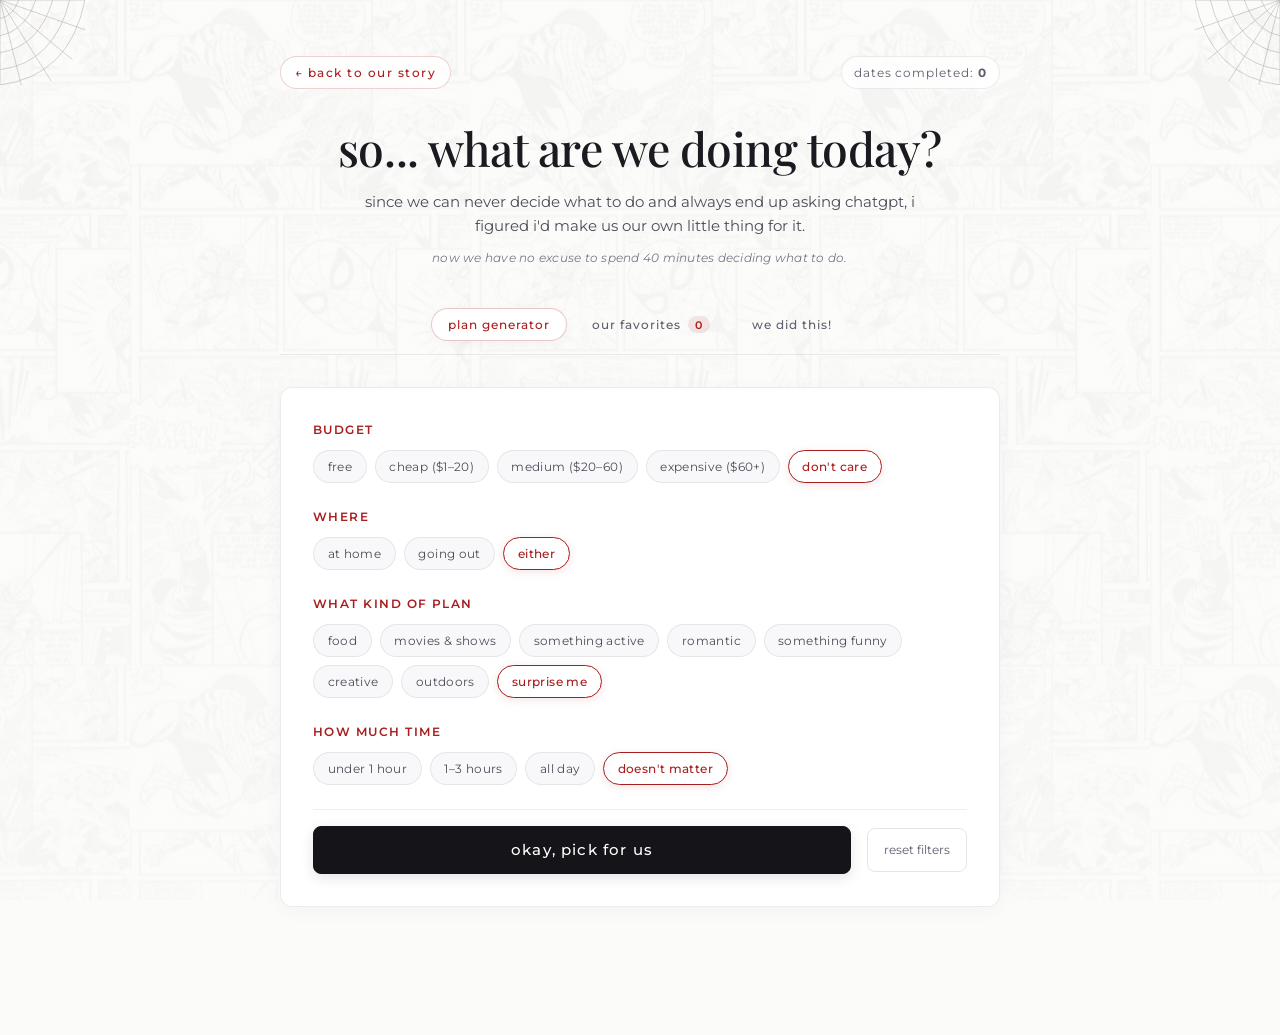
==== date-ideas.html @ c3474eee "Save Chapter One progress" ====
<!DOCTYPE html>
<html lang="en">
<head>
  <meta charset="UTF-8">
  <meta name="viewport" content="width=device-width, initial-scale=1.0">
  <title>so... what are we doing today?</title>
  <link rel="stylesheet" href="style.css">
  <link rel="stylesheet" href="date-ideas.css">
  <link rel="preconnect" href="https://fonts.googleapis.com">
  <link rel="preconnect" href="https://fonts.gstatic.com" crossorigin>
  <link href="https://fonts.googleapis.com/css2?family=Cormorant+Garamond:ital,wght@0,400;0,500;0,600;1,400&family=Montserrat:ital,wght@0,300;0,400;0,500;1,300&family=Playfair+Display:ital,wght@0,400;0,500;0,600;1,400&display=swap" rel="stylesheet">
</head>
<body>

  <!-- Light Comic Collage Background with Soft Overlay -->
  <div class="site-background" aria-hidden="true"></div>

  <!-- Delicate Corner Spider Webs -->
  <div class="corner-web corner-web-left" aria-hidden="true">
    <svg viewBox="0 0 100 100" class="corner-web-svg" fill="none" stroke="#141419" stroke-width="0.75" stroke-linecap="round">
      <line x1="0" y1="0" x2="100" y2="0" />
      <line x1="0" y1="0" x2="0" y2="100" />
      <line x1="0" y1="0" x2="100" y2="35" />
      <line x1="0" y1="0" x2="85" y2="70" />
      <line x1="0" y1="0" x2="60" y2="95" />
      <line x1="0" y1="0" x2="25" y2="100" />
      <path d="M 0,22 Q 16,19 22,0" />
      <path d="M 0,42 Q 30,36 42,0" />
      <path d="M 0,62 Q 46,55 62,0" />
      <path d="M 0,82 Q 64,74 82,0" />
      <path d="M 0,100 Q 82,90 100,0" />
    </svg>
  </div>
  <div class="corner-web corner-web-right" aria-hidden="true">
    <svg viewBox="0 0 100 100" class="corner-web-svg" fill="none" stroke="#141419" stroke-width="0.75" stroke-linecap="round">
      <line x1="0" y1="0" x2="100" y2="0" />
      <line x1="0" y1="0" x2="0" y2="100" />
      <line x1="0" y1="0" x2="100" y2="35" />
      <line x1="0" y1="0" x2="85" y2="70" />
      <line x1="0" y1="0" x2="60" y2="95" />
      <line x1="0" y1="0" x2="25" y2="100" />
      <path d="M 0,22 Q 16,19 22,0" />
      <path d="M 0,42 Q 30,36 42,0" />
      <path d="M 0,62 Q 46,55 62,0" />
      <path d="M 0,82 Q 64,74 82,0" />
      <path d="M 0,100 Q 82,90 100,0" />
    </svg>
  </div>

  <div class="page-container">
    <!-- Top Navigation -->
    <nav class="top-nav">
      <a href="index.html" class="back-link">&larr; back to our story</a>
      <div class="counter-pill-summary">
        dates completed: <strong id="completed-count-badge">0</strong>
      </div>
    </nav>

    <!-- Header Introduction -->
    <header class="date-header">
      <h1 class="date-main-title">so... what are we doing today?</h1>
      <p class="date-intro-sub">
        since we can never decide what to do and always end up asking chatgpt, i figured i'd make us our own little thing for it.
      </p>
      <p class="date-intro-smaller">
        now we have no excuse to spend 40 minutes deciding what to do.
      </p>
    </header>

    <!-- Sub Navigation Tabs -->
    <div class="sub-tabs-bar" role="tablist">
      <button type="button" class="sub-tab-btn active" data-target="view-generator">
        plan generator
      </button>
      <button type="button" class="sub-tab-btn" data-target="view-favorites">
        our favorites <span class="tab-badge" id="favorites-count-badge">0</span>
      </button>
      <button type="button" class="sub-tab-btn" data-target="view-completed">
        we did this!
      </button>
    </div>

    <!-- TAB 1: Generator View -->
    <section id="view-generator" class="tab-view-section">
      <!-- Interactive Filter Card -->
      <div class="generator-card">
        <!-- Budget Filter -->
        <div class="filter-group">
          <label class="filter-label">Budget</label>
          <div class="filter-pills">
            <label class="filter-pill">
              <input type="radio" name="filter-budget" value="free">
              <span>free</span>
            </label>
            <label class="filter-pill">
              <input type="radio" name="filter-budget" value="cheap">
              <span>cheap ($1–20)</span>
            </label>
            <label class="filter-pill">
              <input type="radio" name="filter-budget" value="medium">
              <span>medium ($20–60)</span>
            </label>
            <label class="filter-pill">
              <input type="radio" name="filter-budget" value="expensive">
              <span>expensive ($60+)</span>
            </label>
            <label class="filter-pill">
              <input type="radio" name="filter-budget" value="all" checked>
              <span>don't care</span>
            </label>
          </div>
        </div>

        <!-- Where Filter -->
        <div class="filter-group">
          <label class="filter-label">Where</label>
          <div class="filter-pills">
            <label class="filter-pill">
              <input type="radio" name="filter-location" value="home">
              <span>at home</span>
            </label>
            <label class="filter-pill">
              <input type="radio" name="filter-location" value="out">
              <span>going out</span>
            </label>
            <label class="filter-pill">
              <input type="radio" name="filter-location" value="all" checked>
              <span>either</span>
            </label>
          </div>
        </div>

        <!-- What Kind of Plan -->
        <div class="filter-group">
          <label class="filter-label">What kind of plan</label>
          <div class="filter-pills">
            <label class="filter-pill">
              <input type="radio" name="filter-category" value="food">
              <span>food</span>
            </label>
            <label class="filter-pill">
              <input type="radio" name="filter-category" value="movies">
              <span>movies & shows</span>
            </label>
            <label class="filter-pill">
              <input type="radio" name="filter-category" value="active">
              <span>something active</span>
            </label>
            <label class="filter-pill">
              <input type="radio" name="filter-category" value="romantic">
              <span>romantic</span>
            </label>
            <label class="filter-pill">
              <input type="radio" name="filter-category" value="funny">
              <span>something funny</span>
            </label>
            <label class="filter-pill">
              <input type="radio" name="filter-category" value="creative">
              <span>creative</span>
            </label>
            <label class="filter-pill">
              <input type="radio" name="filter-category" value="outdoors">
              <span>outdoors</span>
            </label>
            <label class="filter-pill">
              <input type="radio" name="filter-category" value="all" checked>
              <span>surprise me</span>
            </label>
          </div>
        </div>

        <!-- How Much Time -->
        <div class="filter-group">
          <label class="filter-label">How much time</label>
          <div class="filter-pills">
            <label class="filter-pill">
              <input type="radio" name="filter-duration" value="short">
              <span>under 1 hour</span>
            </label>
            <label class="filter-pill">
              <input type="radio" name="filter-duration" value="medium">
              <span>1–3 hours</span>
            </label>
            <label class="filter-pill">
              <input type="radio" name="filter-duration" value="long">
              <span>all day</span>
            </label>
            <label class="filter-pill">
              <input type="radio" name="filter-duration" value="all" checked>
              <span>doesn't matter</span>
            </label>
          </div>
        </div>

        <!-- Actions -->
        <div class="generator-actions">
          <button type="button" class="btn-main-pick" id="btn-pick-idea">
            okay, pick for us
          </button>
          <button type="button" class="btn-reset-filters" id="btn-reset-filters">
            reset filters
          </button>
        </div>
      </div>

      <!-- Generated Result Card (Hidden until generated) -->
      <div id="date-result-card" class="result-card hidden">
        <div class="result-header-tags">
          <span class="meta-tag" id="idea-budget">free</span>
          <span class="meta-tag" id="idea-location">at home</span>
          <span class="meta-tag" id="idea-duration">1–3 hours</span>
          <span class="meta-tag" id="idea-category">food</span>
        </div>
        <h2 class="result-title" id="idea-title">Date Idea Title</h2>
        <p class="result-desc" id="idea-desc">Date description goes here.</p>

        <div class="result-footer-actions">
          <button type="button" class="btn-secondary-action" id="btn-toggle-favorite">
            <span>❤️</span> <span class="btn-label">save to favorites</span>
          </button>
          <button type="button" class="btn-secondary-action" id="btn-toggle-completed">
            <span>✓</span> <span class="btn-label">we did this!</span>
          </button>
          <button type="button" class="btn-secondary-action btn-another-one" id="btn-another-idea">
            nah, another one &rarr;
          </button>
        </div>
      </div>

      <!-- Empty State if no results match -->
      <div id="date-empty-state" class="empty-state-card hidden">
        <h3 class="empty-state-title">no plans match that exact combo</h3>
        <p class="empty-state-text">try loosening up a filter, picking "either" / "doesn't matter", or hit reset filters!</p>
      </div>
    </section>

    <!-- TAB 2: Favorites View -->
    <section id="view-favorites" class="tab-view-section hidden">
      <div class="saved-items-container" id="favorites-list">
        <!-- Rendered by date-ideas.js -->
      </div>
    </section>

    <!-- TAB 3: Completed Plans View -->
    <section id="view-completed" class="tab-view-section hidden">
      <div class="saved-items-container" id="completed-list">
        <!-- Rendered by date-ideas.js -->
      </div>
    </section>

  </div>

  <script src="date-ideas.js"></script>
</body>
</html>
---- style.css ----
/* ==========================================================================
   Base & Reset
   ========================================================================== */
*, *::before, *::after {
  box-sizing: border-box;
  margin: 0;
  padding: 0;
}

:root {
  --bg-primary: #fbfbf9;
  --bg-card: rgba(255, 255, 255, 0.95);
  --text-main: #1a1a20;
  --text-muted: #5e5e6e;
  --accent-red: #a81d1d;
  --accent-red-soft: rgba(168, 29, 29, 0.15);
  --border-delicate: rgba(0, 0, 0, 0.08);
  --font-serif: 'Playfair Display', 'Cormorant Garamond', Georgia, serif;
  --font-sans: 'Montserrat', sans-serif;
  --shadow-subtle: 0 4px 20px rgba(0, 0, 0, 0.035);
  --shadow-hover: 0 8px 24px rgba(0, 0, 0, 0.06);
}

html {
  scroll-behavior: smooth;
  font-family: var(--font-sans);
  background-color: var(--bg-primary);
  color: var(--text-main);
}

body {
  min-height: 100vh;
  line-height: 1.6;
  overflow-x: hidden;
  position: relative;
}

/* ==========================================================================
   Background: Clean Repeating Small-Panel Comic Wallpaper
   ========================================================================== */
.site-background {
  position: fixed;
  inset: 0;
  width: 100vw;
  height: 100vh;
  z-index: -1;
  pointer-events: none;
  background-color: var(--bg-primary);
  /* 
     Clean repeating wallpaper of small black-and-white Spider-Man comic panels.
     Created by cropping out edge spiders/webs into comic-background-clean.png.
     Tiled at 340px width with a delicate warm-white overlay (mostly white/light gray)
     so the panels are visible, proportional, and never compete with text or photos.
  */
  background-image:
    linear-gradient(rgba(251, 251, 249, 0.82), rgba(251, 251, 249, 0.88)),
    url('images/comic-background-clean.png');
  background-size: auto, 340px auto;
  background-repeat: no-repeat, repeat;
  background-position: center top;
}

/* ==========================================================================
   Delicate Corner Spider Webs (Transparent SVG)
   ========================================================================== */
.corner-web {
  position: fixed;
  top: 0;
  z-index: 10;
  pointer-events: none;
  width: 85px;
  height: 85px;
  opacity: 0.28;
  transition: opacity 0.3s ease;
}

.corner-web-left {
  left: 0;
}

.corner-web-right {
  right: 0;
  transform: scaleX(-1);
}

.corner-web-svg {
  width: 100%;
  height: 100%;
  display: block;
}

/* ==========================================================================
   Hero Section
   ========================================================================== */
.hero {
  min-height: 70vh;
  display: flex;
  align-items: center;
  justify-content: center;
  text-align: center;
  padding: 5rem 1.5rem 3rem;
  position: relative;
}

.hero-content {
  max-width: 650px;
  animation: heroFadeIn 1s ease-out;
}

.hero-subtitle-top {
  font-family: var(--font-sans);
  font-size: 0.72rem;
  font-weight: 500;
  letter-spacing: 0.28em;
  text-transform: uppercase;
  color: var(--accent-red);
  margin-bottom: 0.8rem;
}

.hero-title {
  font-family: var(--font-serif);
  font-size: clamp(2rem, 4.5vw, 2.85rem);
  font-weight: 500;
  line-height: 1.25;
  letter-spacing: 0.015em;
  color: var(--text-main);
  margin-bottom: 0.9rem;
}

.heart-accent {
  display: inline-block;
  color: var(--accent-red);
  font-size: 0.85em;
  margin-left: 0.15rem;
  vertical-align: middle;
}

.hero-dates {
  font-family: var(--font-sans);
  font-size: 0.82rem;
  font-weight: 400;
  letter-spacing: 0.18em;
  color: var(--text-muted);
  text-transform: uppercase;
  border-top: 1px solid var(--border-delicate);
  border-bottom: 1px solid var(--border-delicate);
  display: inline-block;
  padding: 0.35rem 1.4rem;
  margin-top: 0.6rem;
  background: transparent;
}

.hero-actions {
  margin-top: 1.25rem;
  display: flex;
  gap: 0.6rem;
  justify-content: center;
  flex-wrap: wrap;
}

.nav-date-generator {
  font-family: var(--font-sans);
  font-size: 0.76rem;
  font-weight: 500;
  letter-spacing: 0.12em;
  text-transform: lowercase;
  color: var(--accent-red);
  text-decoration: none;
  display: inline-flex;
  align-items: center;
  gap: 0.35rem;
  padding: 0.4rem 1.1rem;
  border: 1px solid rgba(168, 29, 29, 0.22);
  border-radius: 20px;
  background: rgba(255, 255, 255, 0.9);
  backdrop-filter: blur(4px);
  box-shadow: 0 2px 8px rgba(168, 29, 29, 0.05);
  transition: all 0.25s ease;
}

.nav-date-generator:hover {
  background: #ffffff;
  border-color: var(--accent-red);
  transform: translateY(-2px);
  box-shadow: 0 4px 14px rgba(168, 29, 29, 0.12);
}

.scroll-indicator {
  margin-top: 2.8rem;
  font-size: 0.72rem;
  letter-spacing: 0.18em;
  color: #8c8c9a;
  display: flex;
  flex-direction: column;
  align-items: center;
  gap: 0.35rem;
  text-transform: uppercase;
}

.scroll-arrow {
  color: var(--accent-red);
  font-size: 1rem;
  animation: bounce 2s infinite;
}

/* ==========================================================================
   Interactive Scrapbook: Chapter One Slideshow
   ========================================================================== */
.scrapbook-section {
  padding: 2.5rem 1.25rem 7rem;
  position: relative;
}

.scrapbook-container {
  max-width: 860px;
  margin: 0 auto;
  position: relative;
}

/* Homepage Introduction Letter */
.intro-letter-card {
  background: var(--bg-card);
  backdrop-filter: blur(8px);
  border: 1px solid var(--border-delicate);
  border-radius: 12px;
  padding: 2.2rem 2.6rem;
  margin-bottom: 2.5rem;
  box-shadow: var(--shadow-subtle);
  animation: heroFadeIn 0.8s ease-out;
}

.intro-salutation {
  font-family: var(--font-serif);
  font-size: 1.5rem;
  font-weight: 600;
  color: var(--text-main);
  margin-bottom: 0.9rem;
}

.intro-paragraph {
  font-family: var(--font-sans);
  font-size: 0.95rem;
  line-height: 1.72;
  color: #444452;
  margin-bottom: 0.85rem;
}

.intro-paragraph strong {
  color: var(--accent-red);
  font-weight: 600;
}

.intro-lead {
  color: #2a2a32;
  font-weight: 500;
  margin-bottom: 0;
  padding-top: 0.4rem;
}

/* Slideshow Container */
.slideshow-wrapper {
  background: var(--bg-card);
  backdrop-filter: blur(8px);
  border: 1px solid var(--border-delicate);
  border-radius: 14px;
  padding: 2.2rem;
  box-shadow: var(--shadow-subtle);
  position: relative;
}

.slideshow-top-bar {
  display: flex;
  justify-content: space-between;
  align-items: center;
  border-bottom: 1px solid rgba(0, 0, 0, 0.07);
  padding-bottom: 0.9rem;
  margin-bottom: 1.8rem;
}

.slideshow-chapter-tag {
  font-family: var(--font-serif);
  font-size: 0.85rem;
  font-weight: 600;
  letter-spacing: 0.14em;
  text-transform: uppercase;
  color: var(--accent-red);
}

.slideshow-counter {
  font-family: var(--font-sans);
  font-size: 0.8rem;
  font-weight: 500;
  color: var(--text-muted);
  letter-spacing: 0.06em;
}

/* Slides Viewport & Animation */
.slideshow-viewport {
  position: relative;
  min-height: 380px;
}

.story-slide {
  display: none;
  opacity: 0;
  transform: translateY(10px);
  transition: opacity 0.35s ease, transform 0.35s ease;
}

.story-slide.active {
  display: block;
  opacity: 1;
  transform: translateY(0);
}

.slide-content-grid {
  display: grid;
  grid-template-columns: 1.15fr 0.85fr;
  gap: 2.2rem;
  align-items: center;
}

.slide-date-tag {
  display: inline-block;
  font-family: var(--font-sans);
  font-size: 0.74rem;
  font-weight: 500;
  letter-spacing: 0.16em;
  text-transform: uppercase;
  color: var(--accent-red);
  margin-bottom: 0.35rem;
}

.slide-title {
  font-family: var(--font-serif);
  font-size: clamp(1.35rem, 3vw, 1.75rem);
  font-weight: 600;
  line-height: 1.3;
  color: var(--text-main);
  margin-bottom: 1rem;
}

.slide-body p {
  font-family: var(--font-sans);
  font-size: 0.92rem;
  line-height: 1.7;
  color: #484856;
  margin-bottom: 0.85rem;
}

.slide-body p:last-child {
  margin-bottom: 0;
}

/* Photo Placeholder Grid */
.photo-placeholder-grid {
  display: grid;
  gap: 0.8rem;
}

.photo-placeholder-grid.count-2 {
  grid-template-columns: 1fr;
}

.photo-box {
  background-color: rgba(248, 248, 251, 0.75);
  border: 1px dashed rgba(0, 0, 0, 0.15);
  border-radius: 8px;
  aspect-ratio: 16 / 10;
  display: flex;
  align-items: center;
  justify-content: center;
  position: relative;
  overflow: hidden;
  transition: border-color 0.25s ease, background-color 0.25s ease;
}

.photo-box:hover {
  border-color: rgba(168, 29, 29, 0.4);
  background-color: #ffffff;
}

.photo-label {
  font-size: 0.74rem;
  letter-spacing: 0.12em;
  text-transform: uppercase;
  color: #727282;
  background-color: rgba(255, 255, 255, 0.95);
  padding: 0.28rem 0.7rem;
  border-radius: 4px;
  border: 1px solid rgba(0, 0, 0, 0.06);
}

/* Slide 8: To Be Continued (Final Screen) */
.final-screen-wrapper {
  text-align: center;
  padding: 3.5rem 1.5rem;
}

.final-heart-symbol {
  font-size: 2.4rem;
  margin-bottom: 0.8rem;
  display: inline-block;
  animation: pulseHeart 2s infinite ease-in-out;
}

.final-completed-title {
  font-family: var(--font-serif);
  font-size: clamp(1.6rem, 3.5vw, 2.2rem);
  font-weight: 600;
  color: var(--text-main);
  margin-bottom: 1.2rem;
}

.final-loading-container {
  display: flex;
  flex-direction: column;
  align-items: center;
  gap: 0.8rem;
}

.final-loading-text {
  font-family: var(--font-sans);
  font-size: 1rem;
  color: var(--text-muted);
  letter-spacing: 0.08em;
}

.dot-pulse {
  display: inline-block;
  animation: dotBlink 1.4s infinite;
}

@keyframes dotBlink {
  0%, 20% { opacity: 0; }
  40% { opacity: 0.5; }
  60%, 100% { opacity: 1; }
}

.loading-progress-bar {
  width: 180px;
  height: 3px;
  background: rgba(0, 0, 0, 0.08);
  border-radius: 3px;
  overflow: hidden;
  position: relative;
}

.loading-progress-fill {
  position: absolute;
  top: 0;
  left: 0;
  height: 100%;
  width: 40%;
  background: var(--accent-red);
  border-radius: 3px;
  animation: progressSweep 2s ease-in-out infinite;
}

@keyframes progressSweep {
  0% { left: -40%; width: 40%; }
  50% { left: 40%; width: 50%; }
  100% { left: 100%; width: 40%; }
}

/* Slideshow Navigation Controls */
.slideshow-nav-bar {
  display: flex;
  justify-content: space-between;
  align-items: center;
  gap: 1rem;
  margin-top: 2rem;
  padding-top: 1.4rem;
  border-top: 1px solid rgba(0, 0, 0, 0.07);
}

.slide-arrow-btn {
  background: transparent;
  border: 1px solid rgba(0, 0, 0, 0.12);
  border-radius: 20px;
  padding: 0.45rem 1.1rem;
  font-family: var(--font-sans);
  font-size: 0.8rem;
  font-weight: 500;
  letter-spacing: 0.06em;
  color: var(--text-main);
  cursor: pointer;
  transition: all 0.2s ease;
}

.slide-arrow-btn:hover:not(:disabled) {
  border-color: var(--accent-red);
  color: var(--accent-red);
  background: #ffffff;
  transform: translateY(-1px);
}

.slide-arrow-btn:disabled {
  opacity: 0.3;
  cursor: not-allowed;
}

.slide-dots-container {
  display: flex;
  gap: 0.45rem;
  align-items: center;
}

.slide-dot {
  width: 8px;
  height: 8px;
  border-radius: 50%;
  background: rgba(0, 0, 0, 0.15);
  border: none;
  padding: 0;
  cursor: pointer;
  transition: all 0.25s ease;
}

.slide-dot:hover {
  background: rgba(168, 29, 29, 0.5);
}

.slide-dot.active {
  background: var(--accent-red);
  transform: scale(1.35);
  box-shadow: 0 0 6px rgba(168, 29, 29, 0.4);
}

/* ==========================================================================
   Interactive Spider Easter Egg (Small & Subtle)
   ========================================================================== */
.spider-container {
  position: fixed;
  top: 0;
  z-index: 1000;
  pointer-events: none;
  display: flex;
  flex-direction: column;
  align-items: center;
  transform: translateY(-100%);
  transition: transform 1.2s cubic-bezier(0.25, 1, 0.5, 1);
  will-change: transform;
}

/* Descended into view */
.spider-container.descended {
  transform: translateY(0);
}

/* Thin delicate thread */
.spider-thread {
  width: 1px;
  height: 150px;
  background: linear-gradient(to bottom, rgba(30, 30, 36, 0.2), rgba(30, 30, 36, 0.55));
}

.spider-btn {
  background: transparent;
  border: none;
  cursor: pointer;
  pointer-events: auto;
  position: relative;
  padding: 4px;
  display: flex;
  flex-direction: column;
  align-items: center;
  outline: none;
}

.spider-btn:focus-visible {
  outline: 2px dashed var(--accent-red);
  border-radius: 50%;
}

.spider-svg {
  display: block;
  filter: drop-shadow(0 1px 2px rgba(0, 0, 0, 0.2));
  animation: spiderSway 3s ease-in-out infinite alternate;
  transform-origin: top center;
}

/* Cute, Delicate Speech Bubble */
.spider-speech-bubble {
  position: absolute;
  top: 100%;
  left: 50%;
  transform: translateX(-50%) translateY(6px) scale(0.9);
  background: #ffffff;
  color: var(--text-main);
  border: 1px solid rgba(0, 0, 0, 0.1);
  border-radius: 12px;
  padding: 0.35rem 0.75rem;
  font-family: var(--font-sans);
  font-size: 0.78rem;
  font-weight: 500;
  letter-spacing: 0.04em;
  white-space: nowrap;
  box-shadow: 0 4px 14px rgba(0, 0, 0, 0.08);
  opacity: 0;
  pointer-events: none;
  transition: opacity 0.25s ease, transform 0.25s ease;
}

/* Speech bubble arrow */
.spider-speech-bubble::before {
  content: '';
  position: absolute;
  bottom: 100%;
  left: 50%;
  transform: translateX(-50%);
  border-width: 5px;
  border-style: solid;
  border-color: transparent transparent rgba(0, 0, 0, 0.1) transparent;
}

.spider-speech-bubble::after {
  content: '';
  position: absolute;
  bottom: 100%;
  left: 50%;
  transform: translateX(-50%);
  border-width: 4px;
  border-style: solid;
  border-color: transparent transparent #ffffff transparent;
}

/* When spider is clicked */
.spider-container.show-bubble .spider-speech-bubble {
  opacity: 1;
  transform: translateX(-50%) translateY(6px) scale(1);
}

@keyframes spiderSway {
  0% {
    transform: rotate(-5deg);
  }
  100% {
    transform: rotate(5deg);
  }
}

/* ==========================================================================
   Keyframe Animations
   ========================================================================== */
@keyframes heroFadeIn {
  from {
    opacity: 0;
    transform: translateY(16px);
  }
  to {
    opacity: 1;
    transform: translateY(0);
  }
}

@keyframes bounce {
  0%, 20%, 50%, 80%, 100% {
    transform: translateY(0);
  }
  40% {
    transform: translateY(6px);
  }
  60% {
    transform: translateY(3px);
  }
}

/* ==========================================================================
   Responsive Design (Mobile & Tablets)
   ========================================================================== */
@media (max-width: 768px) {
  .site-background {
    background-size: auto, 280px auto;
  }

  .corner-web {
    width: 60px;
    height: 60px;
    opacity: 0.22;
  }

  .hero {
    min-height: 65vh;
    padding-top: 4rem;
  }

  .slide-content-grid {
    grid-template-columns: 1fr;
    gap: 1.5rem;
  }

  .intro-letter-card {
    padding: 1.6rem 1.3rem;
  }

  .slideshow-wrapper {
    padding: 1.6rem 1.2rem;
  }

  .slideshow-viewport {
    min-height: 440px;
  }

  .slideshow-nav-bar {
    gap: 0.5rem;
  }

  .slide-arrow-btn {
    padding: 0.4rem 0.85rem;
    font-size: 0.75rem;
  }

  .spider-thread {
    height: 120px;
  }
}

/* ==========================================================================
   Accessibility: Reduced Motion
   ========================================================================== */
@media (prefers-reduced-motion: reduce) {
  html {
    scroll-behavior: auto;
  }

  .hero-content,
  .intro-letter-card,
  .slideshow-wrapper,
  .story-slide,
  .scroll-arrow,
  .spider-svg,
  .final-heart-symbol,
  .loading-progress-fill {
    animation: none !important;
    transition: none !important;
  }

  .spider-container {
    transition: none !important;
  }
}
---- date-ideas.css ----
/* ==========================================================================
   Date Idea Generator Styling
   Scrapbook aesthetic matching the anniversary homepage
   ========================================================================== */

.page-container {
  max-width: 760px;
  margin: 0 auto;
  padding: 3.5rem 1.25rem 6rem;
  position: relative;
}

/* Back Link */
.top-nav {
  margin-bottom: 2rem;
  display: flex;
  align-items: center;
  justify-content: space-between;
}

.back-link {
  font-family: var(--font-sans);
  font-size: 0.78rem;
  font-weight: 500;
  letter-spacing: 0.12em;
  text-transform: lowercase;
  color: var(--accent-red);
  text-decoration: none;
  display: inline-flex;
  align-items: center;
  gap: 0.4rem;
  padding: 0.35rem 0.85rem;
  border: 1px solid rgba(168, 29, 29, 0.2);
  border-radius: 20px;
  background: rgba(255, 255, 255, 0.85);
  transition: all 0.25s ease;
}

.back-link:hover {
  background: #ffffff;
  border-color: var(--accent-red);
  transform: translateX(-2px);
  box-shadow: 0 3px 10px rgba(168, 29, 29, 0.08);
}

.counter-pill-summary {
  font-size: 0.75rem;
  color: var(--text-muted);
  letter-spacing: 0.08em;
  background: rgba(255, 255, 255, 0.8);
  padding: 0.35rem 0.75rem;
  border-radius: 20px;
  border: 1px solid var(--border-delicate);
}

/* Header & Intro */
.date-header {
  text-align: center;
  margin-bottom: 2.5rem;
}

.date-main-title {
  font-family: var(--font-serif);
  font-size: clamp(2.1rem, 5vw, 2.9rem);
  font-weight: 500;
  line-height: 1.2;
  color: var(--text-main);
  margin-bottom: 0.9rem;
  letter-spacing: -0.01em;
}

.date-intro-sub {
  font-family: var(--font-sans);
  font-size: 0.92rem;
  color: #4c4c58;
  line-height: 1.6;
  max-width: 580px;
  margin: 0 auto 0.6rem;
}

.date-intro-smaller {
  font-family: var(--font-sans);
  font-size: 0.78rem;
  color: #787888;
  font-style: italic;
  letter-spacing: 0.02em;
}

/* View Switcher Tabs (Generator / Favorites / Completed) */
.sub-tabs-bar {
  display: flex;
  justify-content: center;
  gap: 0.5rem;
  margin-bottom: 2rem;
  border-bottom: 1px solid rgba(0, 0, 0, 0.07);
  padding-bottom: 0.8rem;
}

.sub-tab-btn {
  background: transparent;
  border: 1px solid transparent;
  padding: 0.45rem 1rem;
  border-radius: 20px;
  font-family: var(--font-sans);
  font-size: 0.78rem;
  font-weight: 500;
  letter-spacing: 0.08em;
  color: var(--text-muted);
  cursor: pointer;
  display: inline-flex;
  align-items: center;
  gap: 0.45rem;
  transition: all 0.25s ease;
}

.sub-tab-btn:hover {
  color: var(--text-main);
  background: rgba(255, 255, 255, 0.6);
}

.sub-tab-btn.active {
  background: #ffffff;
  color: var(--accent-red);
  border-color: rgba(168, 29, 29, 0.25);
  box-shadow: 0 3px 12px rgba(0, 0, 0, 0.04);
}

.tab-badge {
  background: rgba(168, 29, 29, 0.1);
  color: var(--accent-red);
  font-size: 0.7rem;
  font-weight: 600;
  padding: 0.1rem 0.45rem;
  border-radius: 10px;
}

/* Filter Card */
.generator-card {
  background: rgba(255, 255, 255, 0.94);
  backdrop-filter: blur(8px);
  border: 1px solid var(--border-delicate);
  border-radius: 12px;
  padding: 2rem;
  box-shadow: var(--shadow-subtle);
  margin-bottom: 2rem;
}

.filter-group {
  margin-bottom: 1.5rem;
}

.filter-group:last-of-type {
  margin-bottom: 1.8rem;
}

.filter-label {
  display: block;
  font-family: var(--font-sans);
  font-size: 0.76rem;
  font-weight: 600;
  letter-spacing: 0.12em;
  text-transform: uppercase;
  color: var(--accent-red);
  margin-bottom: 0.65rem;
}

.filter-pills {
  display: flex;
  flex-wrap: wrap;
  gap: 0.5rem;
}

/* Filter Pill Input */
.filter-pill {
  cursor: pointer;
  user-select: none;
}

.filter-pill input {
  position: absolute;
  opacity: 0;
  pointer-events: none;
}

.filter-pill span {
  display: inline-block;
  padding: 0.35rem 0.85rem;
  font-family: var(--font-sans);
  font-size: 0.78rem;
  font-weight: 400;
  letter-spacing: 0.03em;
  color: #4c4c58;
  background: #f8f8fb;
  border: 1px solid rgba(0, 0, 0, 0.08);
  border-radius: 18px;
  transition: all 0.2s ease;
}

.filter-pill:hover span {
  border-color: rgba(168, 29, 29, 0.3);
  background: #ffffff;
}

.filter-pill input:checked + span {
  background: #ffffff;
  color: var(--accent-red);
  border-color: var(--accent-red);
  box-shadow: 0 2px 8px rgba(168, 29, 29, 0.12);
  font-weight: 500;
}

/* Generator Action Bar */
.generator-actions {
  display: flex;
  align-items: center;
  justify-content: space-between;
  gap: 1rem;
  padding-top: 1rem;
  border-top: 1px solid rgba(0, 0, 0, 0.06);
}

.btn-main-pick {
  flex: 1;
  background: #141419;
  color: #ffffff;
  border: 1px solid #141419;
  border-radius: 8px;
  padding: 0.85rem 1.4rem;
  font-family: var(--font-sans);
  font-size: 0.92rem;
  font-weight: 500;
  letter-spacing: 0.08em;
  cursor: pointer;
  transition: all 0.25s ease;
  box-shadow: 0 4px 14px rgba(0, 0, 0, 0.1);
}

.btn-main-pick:hover {
  background: var(--accent-red);
  border-color: var(--accent-red);
  transform: translateY(-2px);
  box-shadow: 0 6px 18px rgba(168, 29, 29, 0.25);
}

.btn-reset-filters {
  background: transparent;
  color: var(--text-muted);
  border: 1px solid rgba(0, 0, 0, 0.1);
  border-radius: 8px;
  padding: 0.85rem 1rem;
  font-family: var(--font-sans);
  font-size: 0.78rem;
  cursor: pointer;
  transition: all 0.2s ease;
  white-space: nowrap;
}

.btn-reset-filters:hover {
  color: var(--text-main);
  background: #ffffff;
  border-color: #141419;
}

/* Result Card */
.result-card {
  background: #ffffff;
  border: 1px solid rgba(168, 29, 29, 0.28);
  border-radius: 12px;
  padding: 2.2rem;
  box-shadow: 0 8px 30px rgba(168, 29, 29, 0.06);
  position: relative;
  transition: all 0.4s cubic-bezier(0.16, 1, 0.3, 1);
}

.result-card.revealed {
  animation: resultReveal 0.5s cubic-bezier(0.16, 1, 0.3, 1);
}

@keyframes resultReveal {
  from {
    opacity: 0;
    transform: translateY(18px) scale(0.98);
  }
  to {
    opacity: 1;
    transform: translateY(0) scale(1);
  }
}

.result-header-tags {
  display: flex;
  flex-wrap: wrap;
  gap: 0.5rem;
  margin-bottom: 0.9rem;
}

.meta-tag {
  font-size: 0.72rem;
  font-weight: 500;
  letter-spacing: 0.06em;
  color: var(--accent-red);
  background: rgba(168, 29, 29, 0.08);
  padding: 0.2rem 0.65rem;
  border-radius: 12px;
}

.result-title {
  font-family: var(--font-serif);
  font-size: 1.7rem;
  font-weight: 600;
  line-height: 1.25;
  color: var(--text-main);
  margin-bottom: 0.85rem;
}

.result-desc {
  font-family: var(--font-sans);
  font-size: 0.95rem;
  color: #4c4c5a;
  line-height: 1.65;
  margin-bottom: 1.6rem;
}

.result-footer-actions {
  display: flex;
  flex-wrap: wrap;
  gap: 0.65rem;
  padding-top: 1.2rem;
  border-top: 1px solid rgba(0, 0, 0, 0.06);
}

.btn-secondary-action {
  background: #f8f8fb;
  border: 1px solid rgba(0, 0, 0, 0.09);
  border-radius: 8px;
  padding: 0.6rem 1rem;
  font-family: var(--font-sans);
  font-size: 0.8rem;
  font-weight: 500;
  color: #40404e;
  cursor: pointer;
  display: inline-flex;
  align-items: center;
  gap: 0.4rem;
  transition: all 0.2s ease;
}

.btn-secondary-action:hover {
  background: #ffffff;
  border-color: rgba(0, 0, 0, 0.2);
  transform: translateY(-1px);
}

.btn-secondary-action.active {
  background: rgba(168, 29, 29, 0.08);
  color: var(--accent-red);
  border-color: rgba(168, 29, 29, 0.3);
}

.btn-another-one {
  margin-left: auto;
  background: transparent;
  color: var(--accent-red);
  border: 1px dashed rgba(168, 29, 29, 0.35);
}

.btn-another-one:hover {
  background: rgba(168, 29, 29, 0.05);
  border-color: var(--accent-red);
}

/* Empty State Message */
.empty-state-card {
  background: rgba(255, 255, 255, 0.9);
  border: 1px dashed rgba(0, 0, 0, 0.15);
  border-radius: 12px;
  padding: 2.5rem 1.5rem;
  text-align: center;
}

.empty-state-title {
  font-family: var(--font-serif);
  font-size: 1.35rem;
  color: var(--text-main);
  margin-bottom: 0.5rem;
}

.empty-state-text {
  font-size: 0.88rem;
  color: var(--text-muted);
}

/* Saved Lists (Favorites & Completed) */
.saved-items-container {
  display: flex;
  flex-direction: column;
  gap: 1rem;
}

.saved-item-card {
  background: #ffffff;
  border: 1px solid var(--border-delicate);
  border-radius: 10px;
  padding: 1.25rem 1.4rem;
  box-shadow: 0 3px 12px rgba(0, 0, 0, 0.025);
  transition: transform 0.2s ease, border-color 0.2s ease;
}

.saved-item-card:hover {
  transform: translateY(-2px);
  border-color: rgba(168, 29, 29, 0.2);
}

.saved-item-card.completed-card {
  background: linear-gradient(135deg, #ffffff 0%, #fbfdfc 100%);
  border-color: rgba(30, 130, 60, 0.2);
}

.saved-item-header {
  display: flex;
  align-items: center;
  justify-content: space-between;
  margin-bottom: 0.4rem;
}

.saved-item-title {
  font-family: var(--font-serif);
  font-size: 1.15rem;
  font-weight: 600;
  color: var(--text-main);
}

.btn-remove-saved {
  background: transparent;
  border: none;
  font-size: 0.85rem;
  color: #9999a8;
  cursor: pointer;
  padding: 0.2rem 0.5rem;
  border-radius: 4px;
}

.btn-remove-saved:hover {
  color: var(--accent-red);
  background: rgba(168, 29, 29, 0.06);
}

.saved-item-desc {
  font-size: 0.86rem;
  color: #555564;
  line-height: 1.55;
  margin-bottom: 0.6rem;
}

.saved-item-tags {
  display: flex;
  gap: 0.5rem;
  font-size: 0.74rem;
  color: #888898;
}

.empty-list-note {
  text-align: center;
  color: var(--text-muted);
  font-size: 0.88rem;
  padding: 3rem 1rem;
  background: rgba(255, 255, 255, 0.6);
  border-radius: 10px;
  border: 1px dashed rgba(0, 0, 0, 0.1);
}

/* Helpers */
.hidden {
  display: none !important;
}

@media (max-width: 600px) {
  .page-container {
    padding-top: 2.5rem;
  }
  .generator-card {
    padding: 1.4rem;
  }
  .generator-actions {
    flex-direction: column;
  }
  .btn-main-pick, .btn-reset-filters {
    width: 100%;
    text-align: center;
  }
  .result-card {
    padding: 1.5rem;
  }
  .btn-another-one {
    margin-left: 0;
    width: 100%;
    justify-content: center;
  }
}
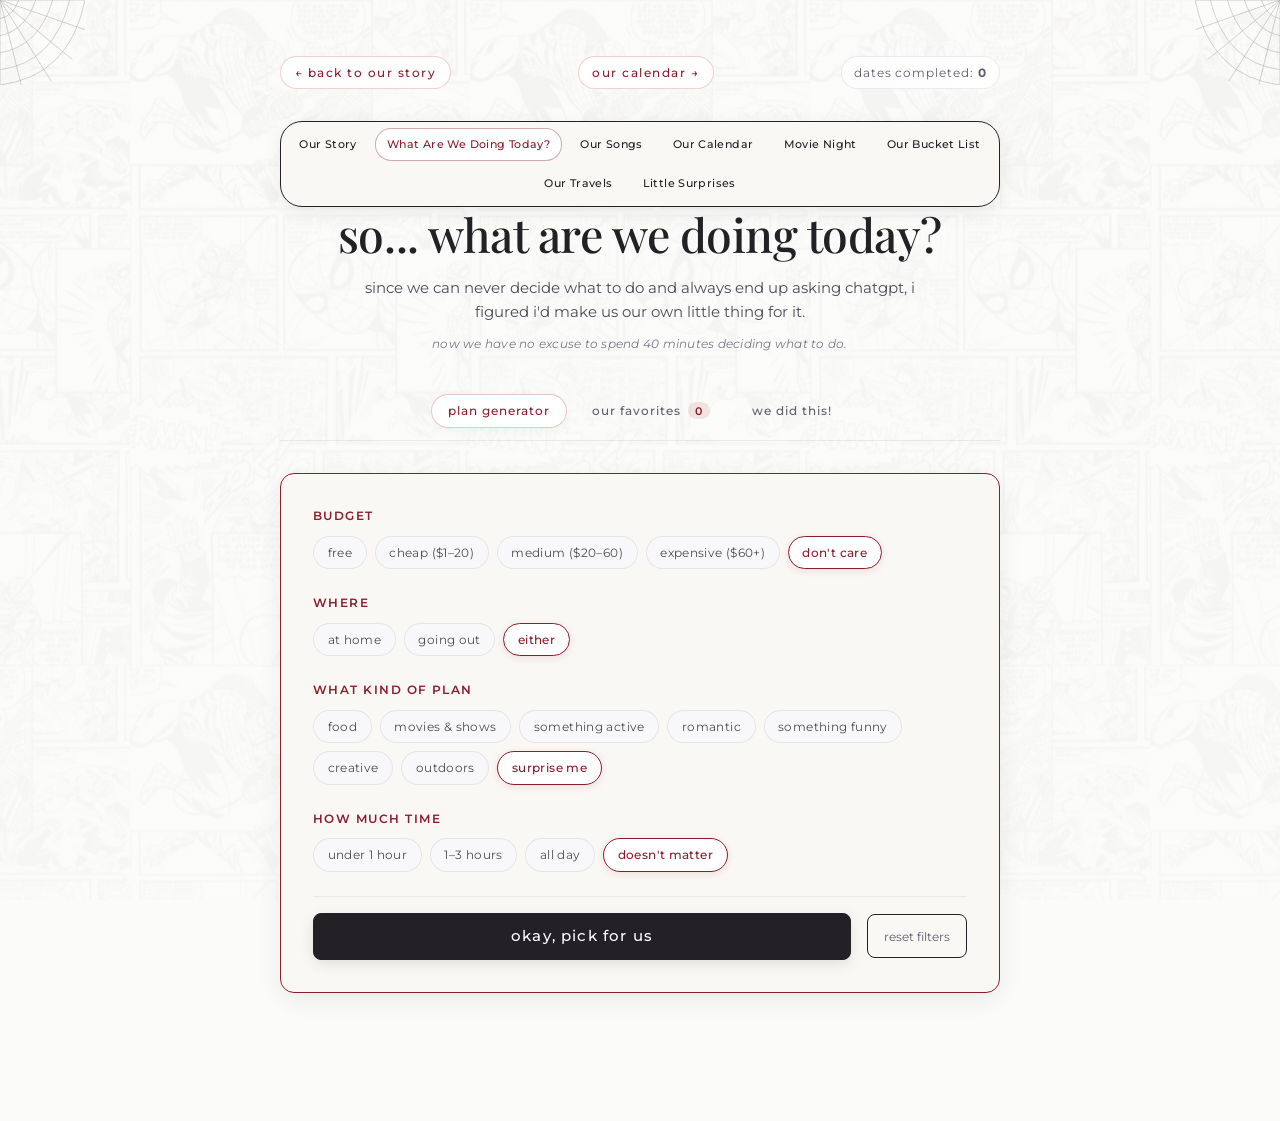
==== commit 3d274c77: "Save Chapter One progress Co-authored-by: Copilot <223556219+Copilot@users.noreply.github.com>" ====
--- a/date-ideas.html
+++ b/date-ideas.html
@@ -51,9 +51,20 @@
     <!-- Top Navigation -->
     <nav class="top-nav">
       <a href="index.html" class="back-link">&larr; back to our story</a>
+      <a href="our-calendar.html" class="back-link">our calendar &rarr;</a>
       <div class="counter-pill-summary">
         dates completed: <strong id="completed-count-badge">0</strong>
       </div>
+    </nav>
+    <nav class="main-site-nav" aria-label="Main navigation">
+      <a href="index.html">Our Story</a>
+      <a href="date-ideas.html" aria-current="page">What Are We Doing Today?</a>
+      <a href="our-songs.html">Our Songs</a>
+      <a href="our-calendar.html">Our Calendar</a>
+      <a href="movie-night.html">Movie Night</a>
+      <a href="our-bucket-list.html">Our Bucket List</a>
+      <a href="our-travels.html">Our Travels</a>
+      <a href="little-surprises.html">Little Surprises</a>
     </nav>
 
     <!-- Header Introduction -->
--- a/style.css
+++ b/style.css
@@ -9,11 +9,11 @@
 
 :root {
   --bg-primary: #fbfbf9;
-  --bg-card: rgba(255, 255, 255, 0.95);
-  --text-main: #1a1a20;
+  --bg-card: #FAF8F5;
+  --text-main: #242126;
   --text-muted: #5e5e6e;
-  --accent-red: #a81d1d;
-  --accent-red-soft: rgba(168, 29, 29, 0.15);
+  --accent-red: #8B1E2D;
+  --accent-red-soft: rgba(139, 30, 45, 0.15);
   --border-delicate: rgba(0, 0, 0, 0.08);
   --font-serif: 'Playfair Display', 'Cormorant Garamond', Georgia, serif;
   --font-sans: 'Montserrat', sans-serif;
@@ -170,7 +170,7 @@
   align-items: center;
   gap: 0.35rem;
   padding: 0.4rem 1.1rem;
-  border: 1px solid rgba(168, 29, 29, 0.22);
+  border: 1.5px solid var(--accent-red);
   border-radius: 20px;
   background: rgba(255, 255, 255, 0.9);
   backdrop-filter: blur(4px);
@@ -221,12 +221,19 @@
 .intro-letter-card {
   background: var(--bg-card);
   backdrop-filter: blur(8px);
-  border: 1px solid var(--border-delicate);
-  border-radius: 12px;
+  border: 1.5px solid var(--accent-red);
+  border-radius: 14px;
   padding: 2.2rem 2.6rem;
   margin-bottom: 2.5rem;
-  box-shadow: var(--shadow-subtle);
+  box-shadow: 0 7px 22px rgba(36, 33, 38, 0.08);
   animation: heroFadeIn 0.8s ease-out;
+  transition: transform 0.25s ease, box-shadow 0.25s ease, border-color 0.25s ease;
+}
+
+.intro-letter-card:hover,
+.slideshow-wrapper:hover {
+  transform: translateY(-3px);
+  box-shadow: 0 12px 28px rgba(36, 33, 38, 0.12);
 }
 
 .intro-salutation {
@@ -261,11 +268,12 @@
 .slideshow-wrapper {
   background: var(--bg-card);
   backdrop-filter: blur(8px);
-  border: 1px solid var(--border-delicate);
+  border: 1.5px solid #242126;
   border-radius: 14px;
   padding: 2.2rem;
-  box-shadow: var(--shadow-subtle);
+  box-shadow: 0 7px 22px rgba(36, 33, 38, 0.08);
   position: relative;
+  transition: transform 0.25s ease, box-shadow 0.25s ease, border-color 0.25s ease;
 }
 
 .slideshow-top-bar {
@@ -476,7 +484,7 @@
 
 .slide-arrow-btn {
   background: transparent;
-  border: 1px solid rgba(0, 0, 0, 0.12);
+  border: 1.5px solid #242126;
   border-radius: 20px;
   padding: 0.45rem 1.1rem;
   font-family: var(--font-sans);
@@ -740,3 +748,54 @@
     transition: none !important;
   }
 }
+
+/* Shared site navigation */
+.main-site-nav {
+  display: flex;
+  align-items: center;
+  justify-content: center;
+  flex-wrap: wrap;
+  gap: 0.4rem;
+  width: fit-content;
+  max-width: 100%;
+  margin: 1.2rem auto 0;
+  padding: 0.38rem;
+  border: 1.5px solid #242126;
+  border-radius: 22px;
+  background: rgba(250, 248, 245, 0.94);
+  box-shadow: 0 5px 18px rgba(36, 33, 38, 0.08);
+  backdrop-filter: blur(6px);
+}
+
+.main-site-nav a {
+  color: #242126;
+  text-decoration: none;
+  font-family: var(--font-sans);
+  font-size: 0.68rem;
+  font-weight: 500;
+  letter-spacing: 0.035em;
+  white-space: nowrap;
+  padding: 0.42rem 0.68rem;
+  border: 1px solid transparent;
+  border-radius: 16px;
+  transition: 0.2s ease;
+}
+
+.main-site-nav a:hover,
+.main-site-nav a[aria-current="page"] {
+  color: #8B1E2D;
+  border-color: rgba(139, 30, 45, 0.38);
+  background: #ffffff;
+}
+
+@media (max-width: 768px) {
+  .main-site-nav {
+    margin-top: 1rem;
+    border-radius: 14px;
+  }
+
+  .main-site-nav a {
+    font-size: 0.64rem;
+    padding: 0.38rem 0.55rem;
+  }
+}
--- a/date-ideas.css
+++ b/date-ideas.css
@@ -136,13 +136,21 @@
 
 /* Filter Card */
 .generator-card {
-  background: rgba(255, 255, 255, 0.94);
+  background: #FAF8F5;
   backdrop-filter: blur(8px);
-  border: 1px solid var(--border-delicate);
-  border-radius: 12px;
+  border: 1.5px solid #8B1E2D;
+  border-radius: 14px;
   padding: 2rem;
-  box-shadow: var(--shadow-subtle);
+  box-shadow: 0 7px 22px rgba(36, 33, 38, 0.08);
   margin-bottom: 2rem;
+  transition: transform 0.25s ease, box-shadow 0.25s ease;
+}
+
+.generator-card:hover,
+.result-card:hover,
+.saved-item-card:hover {
+  transform: translateY(-3px);
+  box-shadow: 0 12px 28px rgba(36, 33, 38, 0.12);
 }
 
 .filter-group {
@@ -221,9 +229,9 @@
 
 .btn-main-pick {
   flex: 1;
-  background: #141419;
+  background: #242126;
   color: #ffffff;
-  border: 1px solid #141419;
+  border: 1.5px solid #242126;
   border-radius: 8px;
   padding: 0.85rem 1.4rem;
   font-family: var(--font-sans);
@@ -236,8 +244,8 @@
 }
 
 .btn-main-pick:hover {
-  background: var(--accent-red);
-  border-color: var(--accent-red);
+  background: #8B1E2D;
+  border-color: #8B1E2D;
   transform: translateY(-2px);
   box-shadow: 0 6px 18px rgba(168, 29, 29, 0.25);
 }
@@ -245,7 +253,7 @@
 .btn-reset-filters {
   background: transparent;
   color: var(--text-muted);
-  border: 1px solid rgba(0, 0, 0, 0.1);
+  border: 1.5px solid #242126;
   border-radius: 8px;
   padding: 0.85rem 1rem;
   font-family: var(--font-sans);
@@ -263,9 +271,9 @@
 
 /* Result Card */
 .result-card {
-  background: #ffffff;
-  border: 1px solid rgba(168, 29, 29, 0.28);
-  border-radius: 12px;
+  background: #FAF8F5;
+  border: 1.5px solid #242126;
+  border-radius: 14px;
   padding: 2.2rem;
   box-shadow: 0 8px 30px rgba(168, 29, 29, 0.06);
   position: relative;
@@ -371,9 +379,9 @@
 
 /* Empty State Message */
 .empty-state-card {
-  background: rgba(255, 255, 255, 0.9);
-  border: 1px dashed rgba(0, 0, 0, 0.15);
-  border-radius: 12px;
+  background: #FAF8F5;
+  border: 1.5px solid #8B1E2D;
+  border-radius: 14px;
   padding: 2.5rem 1.5rem;
   text-align: center;
 }
@@ -398,22 +406,26 @@
 }
 
 .saved-item-card {
-  background: #ffffff;
-  border: 1px solid var(--border-delicate);
-  border-radius: 10px;
+  background: #FAF8F5;
+  border: 1.5px solid #242126;
+  border-radius: 12px;
   padding: 1.25rem 1.4rem;
   box-shadow: 0 3px 12px rgba(0, 0, 0, 0.025);
   transition: transform 0.2s ease, border-color 0.2s ease;
 }
 
+.saved-item-card:nth-child(even) {
+  border-color: #8B1E2D;
+}
+
 .saved-item-card:hover {
   transform: translateY(-2px);
   border-color: rgba(168, 29, 29, 0.2);
 }
 
 .saved-item-card.completed-card {
-  background: linear-gradient(135deg, #ffffff 0%, #fbfdfc 100%);
-  border-color: rgba(30, 130, 60, 0.2);
+  background: #FAF8F5;
+  border-color: #242126;
 }
 
 .saved-item-header {
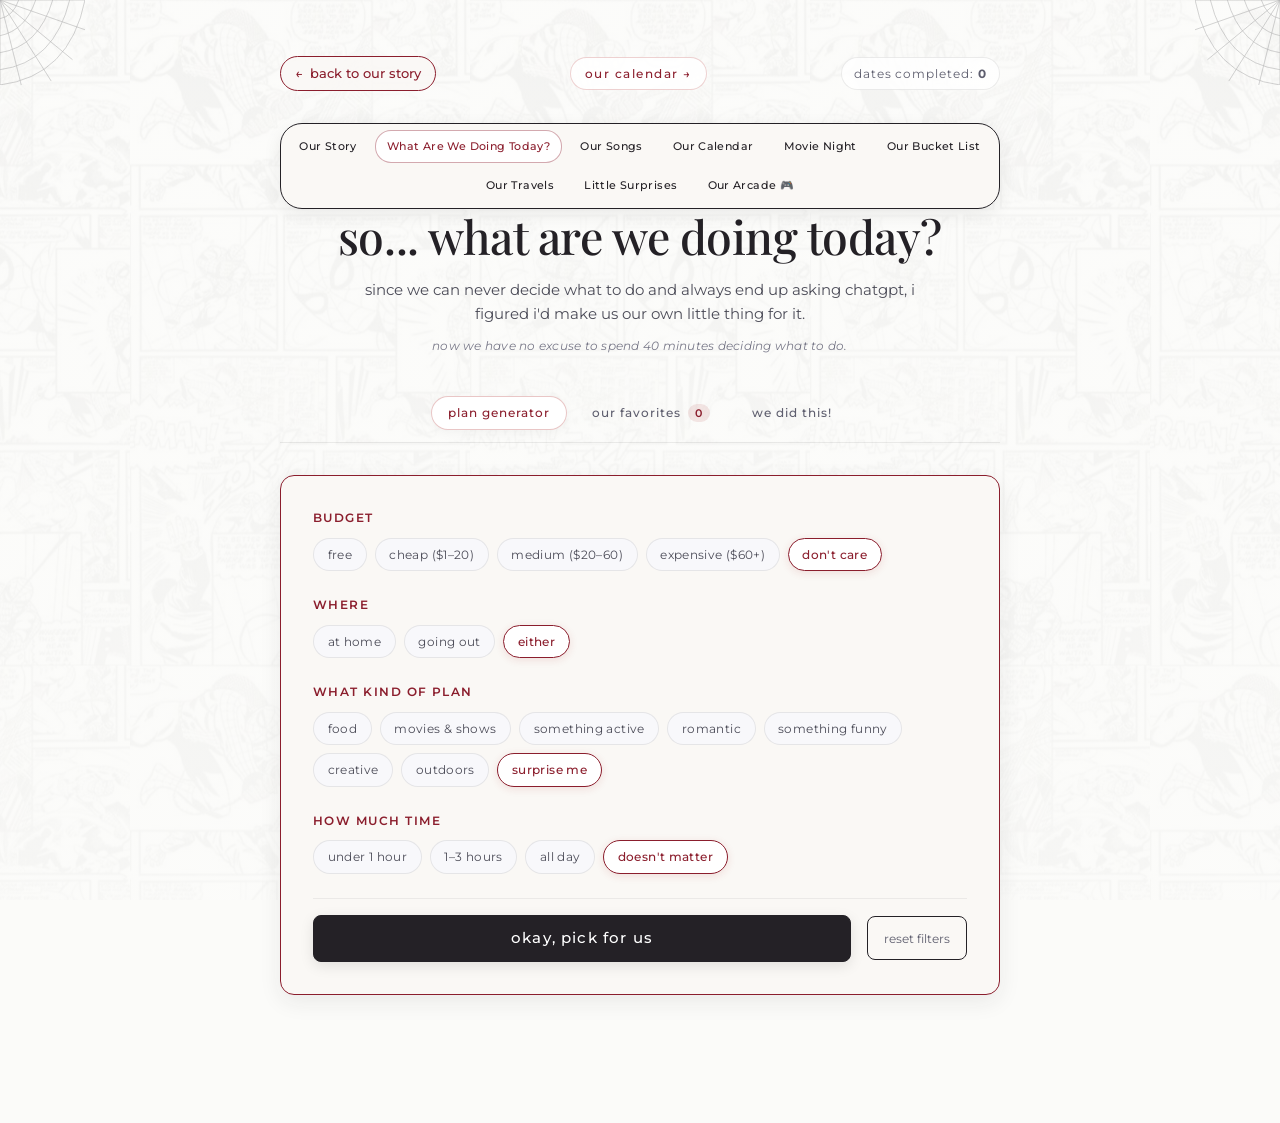
==== commit 3f743cd6: "Add Arcade navigation and shared Spotify playlist" ====
--- a/date-ideas.html
+++ b/date-ideas.html
@@ -50,7 +50,7 @@
   <div class="page-container">
     <!-- Top Navigation -->
     <nav class="top-nav">
-      <a href="index.html" class="back-link">&larr; back to our story</a>
+      <a href="index.html" class="back-to-story"><span class="back-to-story-arrow" aria-hidden="true">←</span> back to our story</a>
       <a href="our-calendar.html" class="back-link">our calendar &rarr;</a>
       <div class="counter-pill-summary">
         dates completed: <strong id="completed-count-badge">0</strong>
@@ -65,6 +65,7 @@
       <a href="our-bucket-list.html">Our Bucket List</a>
       <a href="our-travels.html">Our Travels</a>
       <a href="little-surprises.html">Little Surprises</a>
+      <a href="our-arcade.html">Our Arcade 🎮</a>
     </nav>
 
     <!-- Header Introduction -->
--- a/style.css
+++ b/style.css
@@ -747,6 +747,58 @@
   .spider-container {
     transition: none !important;
   }
+
+  .back-to-story,
+  .back-to-story-arrow {
+    transition: none !important;
+  }
+}
+
+/* Shared back navigation */
+.back-to-story {
+  display: inline-flex;
+  align-items: center;
+  gap: 0.4rem;
+  padding: 0.45rem 0.9rem;
+  border: 1px solid var(--accent-red);
+  border-radius: 999px;
+  background: rgba(250, 248, 245, 0.9);
+  color: var(--accent-red);
+  font-family: var(--font-sans);
+  font-size: 0.84rem;
+  font-weight: 500;
+  line-height: 1.4;
+  text-decoration: none;
+  white-space: nowrap;
+  transition: color 0.2s ease, background-color 0.2s ease, border-color 0.2s ease;
+}
+
+.back-to-story:hover {
+  border-color: var(--accent-red);
+  background: var(--accent-red);
+  color: #ffffff;
+}
+
+.back-to-story:focus-visible {
+  outline: 2px solid var(--accent-red);
+  outline-offset: 3px;
+  box-shadow: 0 0 0 4px rgba(139, 30, 45, 0.16);
+}
+
+.back-to-story-arrow {
+  display: inline-block;
+  transition: transform 0.2s ease;
+}
+
+.back-to-story:hover .back-to-story-arrow {
+  transform: translateX(-3px);
+}
+
+@media (max-width: 600px) {
+  .back-to-story {
+    padding: 0.4rem 0.75rem;
+    font-size: 0.8rem;
+  }
 }
 
 /* Shared site navigation */
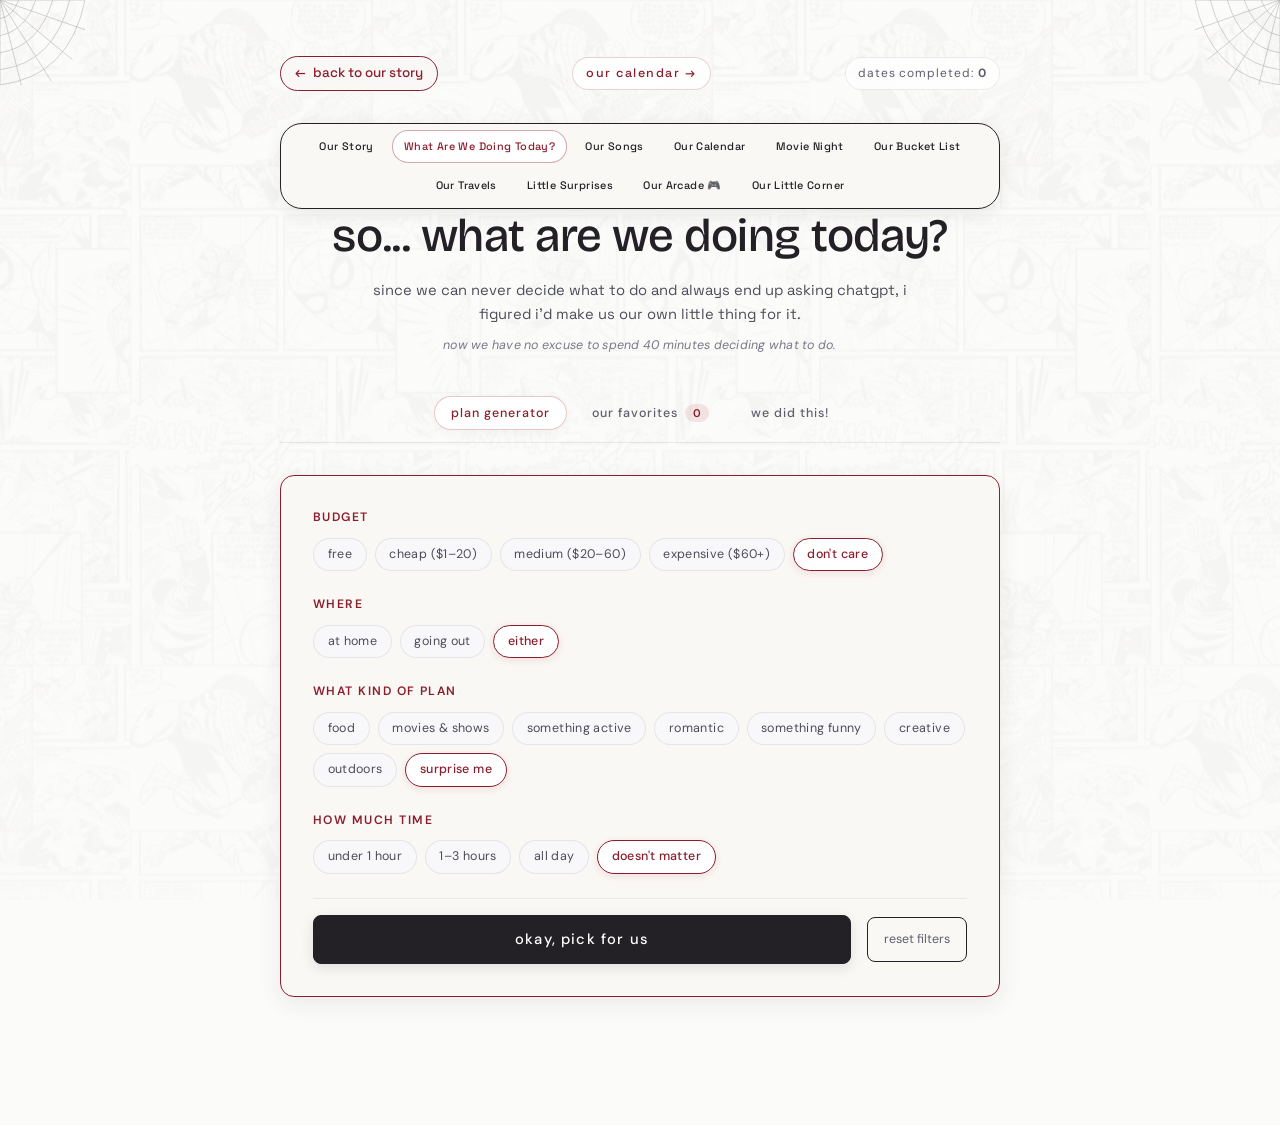
==== commit 11828d7e: "Add Our Little Corner and 365 Days of Us" ====
--- a/date-ideas.html
+++ b/date-ideas.html
@@ -8,7 +8,7 @@
   <link rel="stylesheet" href="date-ideas.css">
   <link rel="preconnect" href="https://fonts.googleapis.com">
   <link rel="preconnect" href="https://fonts.gstatic.com" crossorigin>
-  <link href="https://fonts.googleapis.com/css2?family=Cormorant+Garamond:ital,wght@0,400;0,500;0,600;1,400&family=Montserrat:ital,wght@0,300;0,400;0,500;1,300&family=Playfair+Display:ital,wght@0,400;0,500;0,600;1,400&display=swap" rel="stylesheet">
+  <link href="https://fonts.googleapis.com/css2?family=Bricolage+Grotesque:wght@400;500;600;700;800&family=DM+Sans:ital,wght@0,400;0,500;0,600;0,700;1,400&family=Space+Grotesk:wght@400;500;600;700&display=swap" rel="stylesheet">
 </head>
 <body>
 
@@ -66,6 +66,7 @@
       <a href="our-travels.html">Our Travels</a>
       <a href="little-surprises.html">Little Surprises</a>
       <a href="our-arcade.html">Our Arcade 🎮</a>
+      <a href="our-little-corner.html">Our Little Corner</a>
     </nav>
 
     <!-- Header Introduction -->
--- a/style.css
+++ b/style.css
@@ -15,8 +15,9 @@
   --accent-red: #8B1E2D;
   --accent-red-soft: rgba(139, 30, 45, 0.15);
   --border-delicate: rgba(0, 0, 0, 0.08);
-  --font-serif: 'Playfair Display', 'Cormorant Garamond', Georgia, serif;
-  --font-sans: 'Montserrat', sans-serif;
+  --font-serif: 'Bricolage Grotesque', Arial, sans-serif;
+  --font-display: 'Space Grotesk', Arial, sans-serif;
+  --font-sans: 'DM Sans', Arial, sans-serif;
   --shadow-subtle: 0 4px 20px rgba(0, 0, 0, 0.035);
   --shadow-hover: 0 8px 24px rgba(0, 0, 0, 0.06);
 }
@@ -119,10 +120,10 @@
 
 .hero-title {
   font-family: var(--font-serif);
-  font-size: clamp(2rem, 4.5vw, 2.85rem);
-  font-weight: 500;
+  font-size: clamp(2.7rem, 8vw, 5rem);
+  font-weight: 800;
   line-height: 1.25;
-  letter-spacing: 0.015em;
+  letter-spacing: -0.035em;
   color: var(--text-main);
   margin-bottom: 0.9rem;
 }
@@ -133,6 +134,13 @@
   font-size: 0.85em;
   margin-left: 0.15rem;
   vertical-align: middle;
+}
+
+.hero-name-subtitle {
+  font-family: var(--font-display);
+  font-size: clamp(0.95rem, 2.5vw, 1.1rem);
+  letter-spacing: 0.025em;
+  color: var(--text-muted);
 }
 
 .hero-dates {
@@ -851,3 +859,16 @@
     padding: 0.38rem 0.55rem;
   }
 }
+
+/* Shared typography for navigation and page subtitles. */
+.main-site-nav a, .top-nav a, .placeholder-top-nav a,
+.hero-subtitle-top, .hero-name-subtitle,
+html body .music-subtitle, html body .calendar-subtitle,
+html body .date-intro-sub, html body .travels-intro,
+html body .placeholder-intro, .arcade-header > p {
+  font-family: var(--font-display);
+}
+
+button, input, select, textarea {
+  font-family: var(--font-sans);
+}
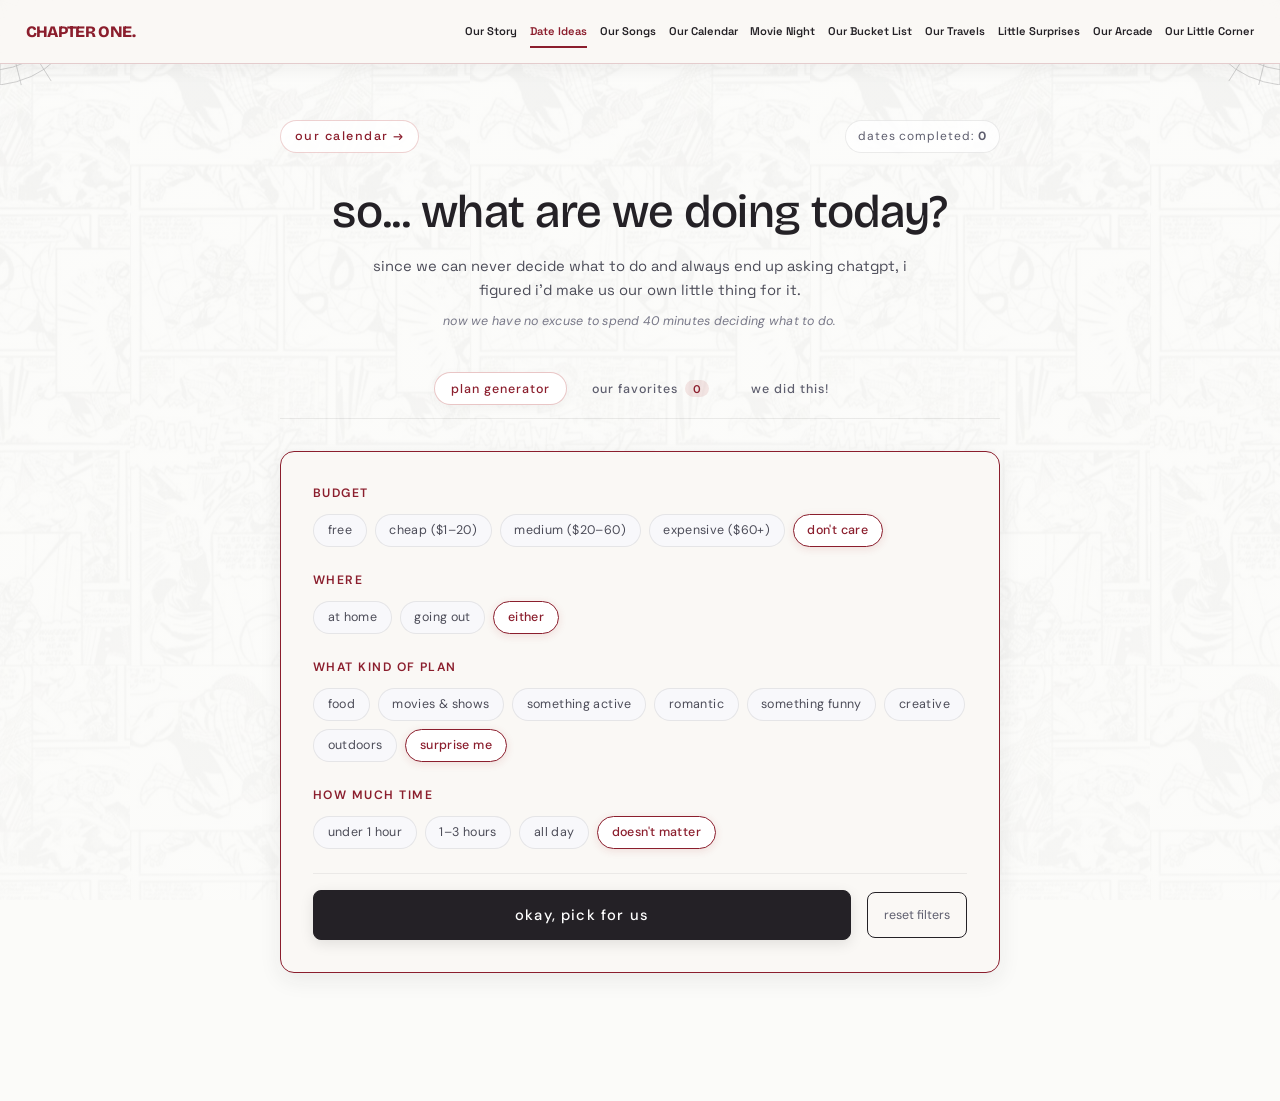
==== commit 6ef8f746: "Redesign homepage and navigation" ====
--- a/date-ideas.html
+++ b/date-ideas.html
@@ -11,6 +11,23 @@
   <link href="https://fonts.googleapis.com/css2?family=Bricolage+Grotesque:wght@400;500;600;700;800&family=DM+Sans:ital,wght@0,400;0,500;0,600;0,700;1,400&family=Space+Grotesk:wght@400;500;600;700&display=swap" rel="stylesheet">
 </head>
 <body>
+  <header class="site-header">
+    <a class="site-wordmark" href="index.html">CHAPTER ONE.</a>
+    <button class="site-menu-toggle" type="button" aria-expanded="false" aria-controls="site-menu" aria-label="Open navigation menu"><span></span><span></span><span></span></button>
+    <nav class="site-menu" id="site-menu" aria-label="Main navigation">
+      <a href="index.html">Our Story</a>
+      <a href="date-ideas.html" aria-current="page">Date Ideas</a>
+      <a href="our-songs.html">Our Songs</a>
+      <a href="our-calendar.html">Our Calendar</a>
+      <a href="movie-night.html">Movie Night</a>
+      <a href="our-bucket-list.html">Our Bucket List</a>
+      <a href="our-travels.html">Our Travels</a>
+      <a href="little-surprises.html">Little Surprises</a>
+      <a href="our-arcade.html">Our Arcade</a>
+      <a href="our-little-corner.html">Our Little Corner</a>
+    </nav>
+  </header>
+  <script src="navigation.js" defer></script>
 
   <!-- Light Comic Collage Background with Soft Overlay -->
   <div class="site-background" aria-hidden="true"></div>
@@ -50,23 +67,10 @@
   <div class="page-container">
     <!-- Top Navigation -->
     <nav class="top-nav">
-      <a href="index.html" class="back-to-story"><span class="back-to-story-arrow" aria-hidden="true">←</span> back to our story</a>
       <a href="our-calendar.html" class="back-link">our calendar &rarr;</a>
       <div class="counter-pill-summary">
         dates completed: <strong id="completed-count-badge">0</strong>
       </div>
-    </nav>
-    <nav class="main-site-nav" aria-label="Main navigation">
-      <a href="index.html">Our Story</a>
-      <a href="date-ideas.html" aria-current="page">What Are We Doing Today?</a>
-      <a href="our-songs.html">Our Songs</a>
-      <a href="our-calendar.html">Our Calendar</a>
-      <a href="movie-night.html">Movie Night</a>
-      <a href="our-bucket-list.html">Our Bucket List</a>
-      <a href="our-travels.html">Our Travels</a>
-      <a href="little-surprises.html">Little Surprises</a>
-      <a href="our-arcade.html">Our Arcade 🎮</a>
-      <a href="our-little-corner.html">Our Little Corner</a>
     </nav>
 
     <!-- Header Introduction -->
--- a/style.css
+++ b/style.css
@@ -24,6 +24,7 @@
 
 html {
   scroll-behavior: smooth;
+  scroll-padding-top: 80px;
   font-family: var(--font-sans);
   background-color: var(--bg-primary);
   color: var(--text-main);
@@ -32,7 +33,7 @@
 body {
   min-height: 100vh;
   line-height: 1.6;
-  overflow-x: hidden;
+  overflow-x: clip;
   position: relative;
 }
 
@@ -872,3 +873,82 @@
 button, input, select, textarea {
   font-family: var(--font-sans);
 }
+
+/* Full-width navigation shared by every page. */
+.site-header {
+  position: sticky;
+  top: 0;
+  z-index: 100;
+  display: flex;
+  align-items: center;
+  justify-content: space-between;
+  gap: 1rem;
+  min-height: 64px;
+  padding: 0.65rem clamp(1rem, 2vw, 2rem);
+  background: rgba(250, 248, 245, 0.97);
+  border-bottom: 1px solid rgba(139, 30, 45, 0.2);
+  box-shadow: 0 4px 18px rgba(36, 33, 38, 0.06);
+  backdrop-filter: blur(12px);
+}
+.site-wordmark {
+  flex-shrink: 0;
+  color: var(--accent-red);
+  font: 800 1rem var(--font-serif);
+  letter-spacing: -0.04em;
+  text-decoration: none;
+}
+.site-menu {
+  display: flex;
+  align-items: center;
+  justify-content: flex-end;
+  gap: clamp(0.45rem, 1vw, 1rem);
+}
+.site-menu a {
+  color: var(--text-main);
+  font: 600 0.7rem var(--font-display);
+  text-decoration: none;
+  white-space: nowrap;
+  padding: 0.5rem 0;
+  border-bottom: 2px solid transparent;
+  transition: color 0.2s, border-color 0.2s;
+}
+.site-menu a:hover, .site-menu a[aria-current="page"] {
+  color: var(--accent-red);
+  border-bottom-color: var(--accent-red);
+}
+.site-menu-toggle { display: none; }
+.site-header a:focus-visible, .site-menu-toggle:focus-visible {
+  outline: 3px solid #c47782;
+  outline-offset: 3px;
+}
+@media (max-width: 1100px) {
+  .site-menu-toggle {
+    display: flex;
+    flex-direction: column;
+    justify-content: center;
+    gap: 5px;
+    width: 44px;
+    height: 44px;
+    padding: 10px;
+    border: 1px solid rgba(139, 30, 45, 0.3);
+    border-radius: 12px;
+    background: transparent;
+    cursor: pointer;
+  }
+  .site-menu-toggle span { display: block; height: 2px; width: 100%; background: var(--accent-red); }
+  .site-menu {
+    display: none;
+    position: absolute;
+    top: 100%;
+    left: 0;
+    right: 0;
+    max-height: calc(100vh - 64px);
+    overflow-y: auto;
+    padding: 0.75rem 1.5rem 1.25rem;
+    background: #faf8f5;
+    border-bottom: 1px solid rgba(139, 30, 45, 0.2);
+    box-shadow: 0 12px 20px rgba(36, 33, 38, 0.1);
+  }
+  .site-menu-toggle[aria-expanded="true"] + .site-menu { display: grid; }
+  .site-menu a { font-size: 0.9rem; padding: 0.6rem 0; }
+}
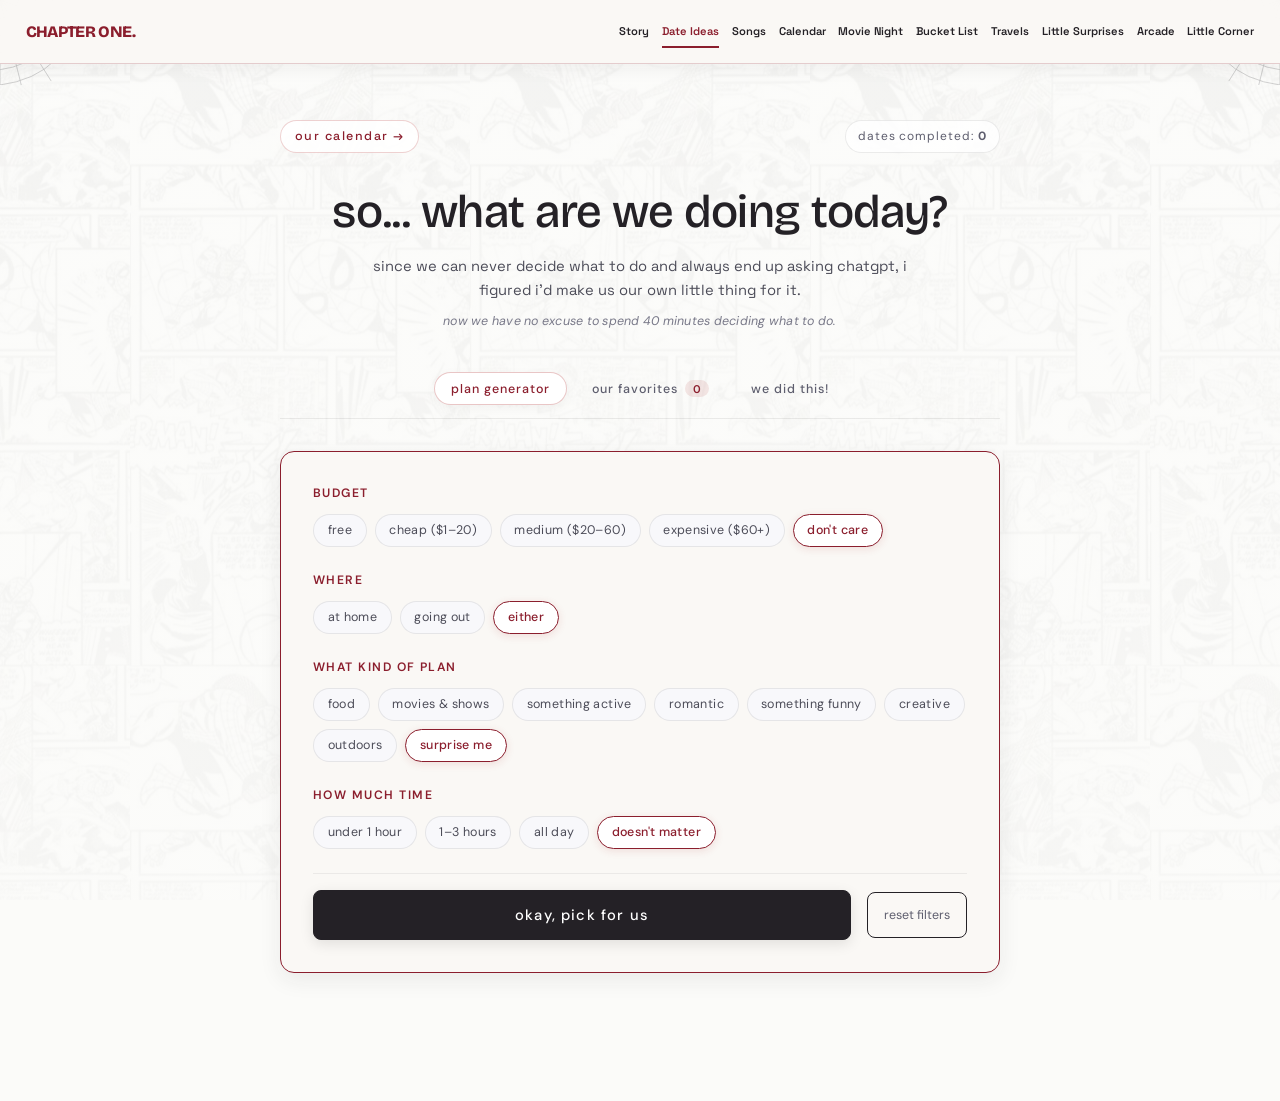
==== commit 3009dbed: "Save Chapter One anniversary website improvements" ====
--- a/date-ideas.html
+++ b/date-ideas.html
@@ -15,16 +15,16 @@
     <a class="site-wordmark" href="index.html">CHAPTER ONE.</a>
     <button class="site-menu-toggle" type="button" aria-expanded="false" aria-controls="site-menu" aria-label="Open navigation menu"><span></span><span></span><span></span></button>
     <nav class="site-menu" id="site-menu" aria-label="Main navigation">
-      <a href="index.html">Our Story</a>
+      <a href="index.html">Story</a>
       <a href="date-ideas.html" aria-current="page">Date Ideas</a>
-      <a href="our-songs.html">Our Songs</a>
-      <a href="our-calendar.html">Our Calendar</a>
+      <a href="our-songs.html">Songs</a>
+      <a href="our-calendar.html">Calendar</a>
       <a href="movie-night.html">Movie Night</a>
-      <a href="our-bucket-list.html">Our Bucket List</a>
-      <a href="our-travels.html">Our Travels</a>
+      <a href="our-bucket-list.html">Bucket List</a>
+      <a href="our-travels.html">Travels</a>
       <a href="little-surprises.html">Little Surprises</a>
-      <a href="our-arcade.html">Our Arcade</a>
-      <a href="our-little-corner.html">Our Little Corner</a>
+      <a href="our-arcade.html">Arcade</a>
+      <a href="our-little-corner.html">Little Corner</a>
     </nav>
   </header>
   <script src="navigation.js" defer></script>
--- a/style.css
+++ b/style.css
@@ -369,6 +369,27 @@
   margin-bottom: 0;
 }
 
+/* First slide photo collage */
+.first-day-collage {
+  display: grid;
+  grid-template-columns: 0.9fr 1.1fr 1fr;
+  gap: 6px;
+}
+
+.first-day-collage img {
+  display: block;
+  width: 100%;
+  height: 100%;
+  aspect-ratio: 3 / 4;
+  object-fit: cover;
+  border-radius: 8px;
+}
+
+.first-day-collage .first-day-car {
+  grid-column: 1 / -1;
+  aspect-ratio: 4 / 3;
+}
+
 /* Photo Placeholder Grid */
 .photo-placeholder-grid {
   display: grid;
@@ -705,6 +726,10 @@
   .slide-content-grid {
     grid-template-columns: 1fr;
     gap: 1.5rem;
+  }
+
+  .first-day-collage {
+    order: -1;
   }
 
   .intro-letter-card {
@@ -952,3 +977,131 @@
   .site-menu-toggle[aria-expanded="true"] + .site-menu { display: grid; }
   .site-menu a { font-size: 0.9rem; padding: 0.6rem 0; }
 }
+
+/* Homepage anniversary edition */
+.home-page { background: transparent; isolation: isolate; }
+/* Keep the original webs below the sticky navigation and behind the story. */
+.home-page .corner-web { top: 64px; z-index: 0; }
+.home-page .hero, .home-page .scrapbook-section { z-index: 1; }
+.home-page .hero { max-width: 1440px; min-height: min(790px, calc(100vh - 64px)); margin: auto; padding: 5rem clamp(1.5rem, 7vw, 7rem); display: grid; grid-template-columns: 1.25fr .75fr; text-align: left; gap: 3rem; overflow: hidden; }
+.home-page .hero::before { content: ''; position: absolute; width: 230px; height: 230px; right: 2%; bottom: 2%; opacity: .16; background: radial-gradient(#8b1e2d 1px, transparent 1.5px) 0 0 / 8px 8px; border-radius: 50%; }
+.home-page .hero-content { max-width: none; z-index: 1; }
+.home-page .hero-subtitle-top { color: #8b1e2d; font-weight: 700; letter-spacing: .14em; margin-bottom: 2rem; }
+.home-page .hero-title { font-size: clamp(4rem, 10vw, 9.8rem); line-height: .82; letter-spacing: -.075em; max-width: 7em; overflow-wrap: normal; margin: 0 0 1.5rem; }
+.home-page .hero-name-subtitle { color: #8b1e2d; font-size: clamp(1.2rem, 2vw, 1.7rem); font-weight: 700; text-transform: uppercase; letter-spacing: .15em; }
+.home-page .hero-dates { border: 0; padding: 0; margin: .6rem 0 0; font-size: .7rem; }
+.home-page .story-button { margin-top: 1.7rem; }
+.story-button { display: inline-flex; align-items: center; justify-content: center; min-height: 48px; padding: .85rem 1.4rem; border: 1px solid #8b1e2d; border-radius: 2px; background: #8b1e2d; color: #fff; text-decoration: none; font: 700 .75rem var(--font-display); letter-spacing: .12em; cursor: pointer; transition: transform .2s, background .2s; }
+.story-button:hover { transform: translateY(-3px); background: #631521; }
+.hero-love-note { margin: 1.4rem 0 0; color: #78313b; font: italic .95rem/1.5 Georgia, serif; }
+.hero-polaroid { position: relative; z-index: 1; width: min(100%, 360px); justify-self: center; padding: 12px 12px 18px; background: #fffdf7; transform: rotate(4deg); box-shadow: 0 22px 45px #24151b38, 0 2px 6px #24151b20; animation: cover-in .9s .2s both; transition: transform .3s; }
+.hero-polaroid:hover { transform: rotate(1deg) translateY(-5px); }
+.hero-polaroid img { width: 100%; height: auto; display: block; }
+.hero-polaroid figcaption { color: #8b1e2d; font: italic 1.2rem Georgia, serif; text-align: center; padding-top: 12px; }
+.hero-stamp { position: absolute; right: 7%; bottom: 8%; z-index: 2; display: grid; place-content: center; width: 112px; height: 112px; border: 2px solid #8b1e2d; outline: 1px solid #8b1e2d; outline-offset: -7px; border-radius: 50%; color: #8b1e2d; background: #faf8f5; text-align: center; font: 800 .75rem/1.2 var(--font-display); letter-spacing: .08em; transform: rotate(-12deg); animation: stamp-in .8s .4s both; }
+.hero-stamp span { font-size: .5rem; margin-top: .4rem; }
+.home-page .scrapbook-container { max-width: 1100px; }
+.home-page .intro-letter-card { max-width: 760px; margin: 0 auto 3rem; padding: clamp(1.5rem, 4vw, 3rem); border-radius: 2px; background: #fffdf9; }
+.home-page .intro-letter-card:hover, .home-page .slideshow-wrapper:hover { transform: none; }
+.home-page .slideshow-wrapper { scroll-margin-top: 85px; padding: clamp(1.25rem, 4vw, 3rem); border-radius: 4px; background: #fffdf9; }
+.home-page .slideshow-top-bar { margin-bottom: 1rem; }
+.story-timeline { overflow-x: auto; overscroll-behavior-x: contain; margin-bottom: 2.5rem; scrollbar-width: thin; }
+.timeline-list { position: relative; display: flex; justify-content: space-between; min-width: 400px; gap: .5rem; padding: .4rem 0; }
+.timeline-list::before { content: ''; position: absolute; top: 50%; left: 1rem; right: 1rem; height: 1px; background: #d8c6c5; }
+.timeline-chapter { position: relative; flex: 0 0 44px; height: 44px; border: 1px solid #d8c6c5; border-radius: 50%; background: #fffdf9; color: #7c6a6b; font: 700 .7rem var(--font-display); cursor: pointer; transition: background .2s, color .2s, transform .2s; }
+.timeline-chapter:hover { transform: translateY(-2px); border-color: #8b1e2d; }
+.timeline-chapter.active, .timeline-chapter.visited { background: #8b1e2d; border-color: #8b1e2d; color: white; }
+.home-page .slide-content-grid { gap: clamp(2rem, 5vw, 4rem); }
+.home-page .slide-title { font-size: clamp(2rem, 4vw, 3.6rem); line-height: 1.03; letter-spacing: -.045em; font-weight: 800; margin-bottom: 1.5rem; }
+.home-page .slide-body p { color: #40383a; font-size: 1rem; line-height: 1.75; }
+.chapter-label { color: #8b1e2d; font: 700 .7rem var(--font-display); letter-spacing: .2em; margin-bottom: 1rem; }
+.chapter-label::after { content: ''; display: inline-block; vertical-align: middle; width: 44px; height: 1px; margin-left: .8rem; background: #8b1e2d; }
+.home-page .christmas-grid, .home-page .challenge-grid { padding: 2rem 0; text-align: center; }
+.home-page .first-day-collage img, .home-page .memory-collage img, .home-page .florida-photos img, .home-page .travel-photo { border-radius: 3px; }
+.home-page .travel-photo { background: #eee7e2; box-shadow: 0 12px 30px #24151b1a; }
+.home-page .travel-controls button { width: 44px; height: 44px; transition: background .2s, color .2s; }
+.home-page .travel-controls button:hover { background: #8b1e2d; color: white; }
+.home-page .travel-count { font: 700 .75rem var(--font-display); letter-spacing: .08em; }
+.home-page .slide-dot { width: 24px; height: 24px; background: transparent; position: relative; box-shadow: none; }
+.home-page .slide-dot::after { content: ''; position: absolute; inset: 8px; border-radius: 50%; background: #c7b8b8; }
+.home-page .slide-dot.active::after { background: #8b1e2d; }
+.home-page .final-screen-wrapper { position: relative; overflow: hidden; padding: clamp(3rem, 8vw, 6rem) 1.5rem; background: #24151b; color: #fff9ef; border: 1px solid #8b1e2d; }
+.home-page .final-completed-title { color: #fff9ef; font-size: clamp(2.6rem, 6vw, 5.5rem); line-height: .98; letter-spacing: -.05em; text-transform: uppercase; max-width: 700px; margin: 0 auto 2rem; }
+.home-page .final-loading-text { color: #efcbd0; text-transform: uppercase; letter-spacing: .15em; }
+.home-page .loading-progress-bar { background: #ffffff33; }
+.final-note { margin: 2rem 0 1rem; color: #e2aab2; font: 700 .7rem var(--font-display); letter-spacing: .22em; }
+.final-stamp { display: inline-block; border: 1px solid #ba7b84; padding: .5rem; margin-bottom: 1.5rem; color: #efcbd0; font: 700 .6rem var(--font-display); letter-spacing: .1em; }
+.home-page .restart-story { display: flex; margin: auto; border-color: #fff9ef; background: transparent; }
+.final-particles { position: absolute; inset: 0; pointer-events: none; overflow: hidden; }
+.final-particles span { position: absolute; bottom: 0; color: #d797a2; opacity: 0; }
+.final-particles span:nth-child(1) { left: 10%; } .final-particles span:nth-child(2) { left: 25%; animation-delay: .2s !important; } .final-particles span:nth-child(3) { left: 40%; animation-delay: .4s !important; } .final-particles span:nth-child(4) { left: 60%; animation-delay: .1s !important; } .final-particles span:nth-child(5) { left: 75%; animation-delay: .3s !important; } .final-particles span:nth-child(6) { left: 90%; animation-delay: .5s !important; }
+.celebrate .final-particles span { animation: float-heart 2.5s ease-out both; }
+.home-page :focus-visible { outline: 3px solid #bd6977; outline-offset: 3px; }
+.home-page.viewer-open { overflow: hidden; }
+@keyframes cover-in { from { opacity: 0; transform: translateY(20px) rotate(1deg); } to { opacity: 1; transform: translateY(0) rotate(4deg); } }
+@keyframes stamp-in { from { opacity: 0; transform: scale(.8) rotate(-20deg); } to { opacity: 1; transform: scale(1) rotate(-12deg); } }
+@keyframes float-heart { 0% { opacity: 0; transform: translateY(0); } 25% { opacity: .65; } 100% { opacity: 0; transform: translateY(-300px) rotate(25deg); } }
+@media (max-width: 768px) {
+  .home-page .hero { min-height: 0; grid-template-columns: 1fr; gap: 2rem; padding: 4rem 1.5rem 5rem; }
+  .home-page .hero-title { font-size: clamp(3.8rem, 15vw, 6rem); }
+  .hero-polaroid { width: min(70%, 280px); }
+  .hero-stamp { right: 8%; bottom: 2%; width: 92px; height: 92px; font-size: .65rem; }
+  .home-page .scrapbook-section { padding: 1rem 1rem 4rem; }
+  .home-page .slideshow-viewport { min-height: 0; }
+  .home-page .slide-dots-container { gap: 0; }
+  .home-page .slide-dot { width: 20px; }
+  .home-page .slide-dot::after { inset: 8px 6px; }
+  .home-page .slide-arrow-btn { min-height: 44px; padding: .4rem .6rem; white-space: nowrap; }
+  .home-page .travel-photo { height: min(60vh, 420px); }
+}
+@media (prefers-reduced-motion: reduce) {
+  .home-page *, .home-page *::before, .home-page *::after { animation-duration: .01ms !important; animation-iteration-count: 1 !important; transition-duration: .01ms !important; scroll-behavior: auto !important; }
+  .final-particles { display: none; }
+}
+.home-page .first-day-photo { padding: 0; border: 0; background: transparent; cursor: zoom-in; min-width: 0; }
+.home-page .first-day-photo:first-child { grid-column: 1 / -1; }
+.home-page .first-day-photo img { width: 100%; height: 100%; }
+
+/* Homepage editorial refinements */
+.home-page .hero { align-items: center; column-gap: clamp(2rem, 5vw, 5rem); }
+.home-page .hero-title { font-size: clamp(4rem, 9vw, 9rem); }
+.home-page .hero-polaroid { width: min(100%, 390px); margin: 1rem 0; padding: 12px 12px 22px; }
+.home-page .hero-polaroid img { filter: grayscale(1); }
+.home-page .story-button { padding-inline: 1.7rem; }
+.home-page .slideshow-wrapper { box-shadow: 0 20px 60px #2b18200d; }
+.home-page .story-timeline { margin-bottom: 0; padding: 1.5rem 2px .5rem; }
+.home-page .timeline-list { min-width: 440px; }
+.home-page .timeline-chapter { transition: transform .2s, background .2s, box-shadow .2s; }
+.home-page .timeline-chapter.visited { background: #f2e5e3; color: #8b1e2d; }
+.home-page .timeline-chapter.active { background: #8b1e2d; color: white; box-shadow: 0 0 0 5px #8b1e2d1c; }
+.home-page .timeline-chapter::after { content: attr(data-title); position: absolute; bottom: calc(100% + 10px); left: 50%; transform: translateX(-50%); width: max-content; max-width: 180px; padding: .45rem .6rem; background: #24151b; color: white; font: 500 .7rem/1.3 var(--font-sans); opacity: 0; visibility: hidden; pointer-events: none; z-index: 4; }
+.home-page .timeline-chapter:hover::after, .home-page .timeline-chapter:focus-visible::after { opacity: 1; visibility: visible; }
+.home-page .timeline-current { margin: .4rem 0 2.4rem; color: #8b1e2d; font: 600 .72rem/1.4 var(--font-sans); letter-spacing: .04em; text-align: center; }
+.home-page .slide-content-grid { align-items: center; }
+.home-page .slide-body { max-width: 38rem; }
+.home-page .story-slide.active .slide-text-col { animation: home-reveal .45s ease both; }
+.home-page .story-slide.active .slide-photos-col { animation: home-reveal .55s .08s ease both; }
+.home-page .first-day-collage, .home-page .memory-collage, .home-page .florida-photos { gap: 9px; }
+.home-page .first-day-photo, .home-page .memory-collage button, .home-page .florida-photos button { overflow: hidden; background: #f0e8e2; transition: transform .25s, box-shadow .25s; }
+.home-page .first-day-photo:hover, .home-page .memory-collage button:hover, .home-page .florida-photos button:hover { transform: translateY(-3px); box-shadow: 0 10px 25px #24151b20; }
+.home-page .first-day-photo:first-child img { aspect-ratio: 4 / 3; object-fit: cover; }
+.home-page .memory-collage img { aspect-ratio: 1 / 1.05; }
+.home-page .florida-photos img { height: clamp(240px, 28vw, 370px); }
+.home-page .travel-photo { height: clamp(320px, 35vw, 460px); padding: 8px; background: #f2ebe5; }
+.home-page .travel-dots button { width: 32px; height: 36px; padding: 14px 12px; }
+.home-page .travel-dots button::after { transition: transform .2s, background .2s; }
+.home-page .travel-dots button[aria-current="true"]::after { transform: scale(1.4); }
+.home-page .christmas-grid, .home-page .challenge-grid { max-width: 650px; padding: clamp(2rem, 6vw, 5rem) 0; }
+.home-page .final-screen-wrapper { background: radial-gradient(circle at 50% 0, #512632, #24151b 70%); }
+@keyframes home-reveal { from { opacity: 0; transform: translateY(12px); } to { opacity: 1; transform: translateY(0); } }
+@media (max-width: 768px) {
+  .home-page .hero { gap: 2.5rem; padding: 3.5rem 1.5rem 5rem; }
+  .home-page .hero-title { font-size: clamp(3.5rem, 14vw, 6rem); }
+  .home-page .hero-polaroid { width: min(75%, 300px); }
+  .home-page .timeline-current { margin-bottom: 1.8rem; }
+  .home-page .travel-photo { height: min(62vh, 420px); }
+  .home-page .florida-photos img { height: 260px; }
+}
+@media (prefers-reduced-motion: reduce) {
+  .home-page .story-slide.active .slide-text-col, .home-page .story-slide.active .slide-photos-col { animation: none; }
+}
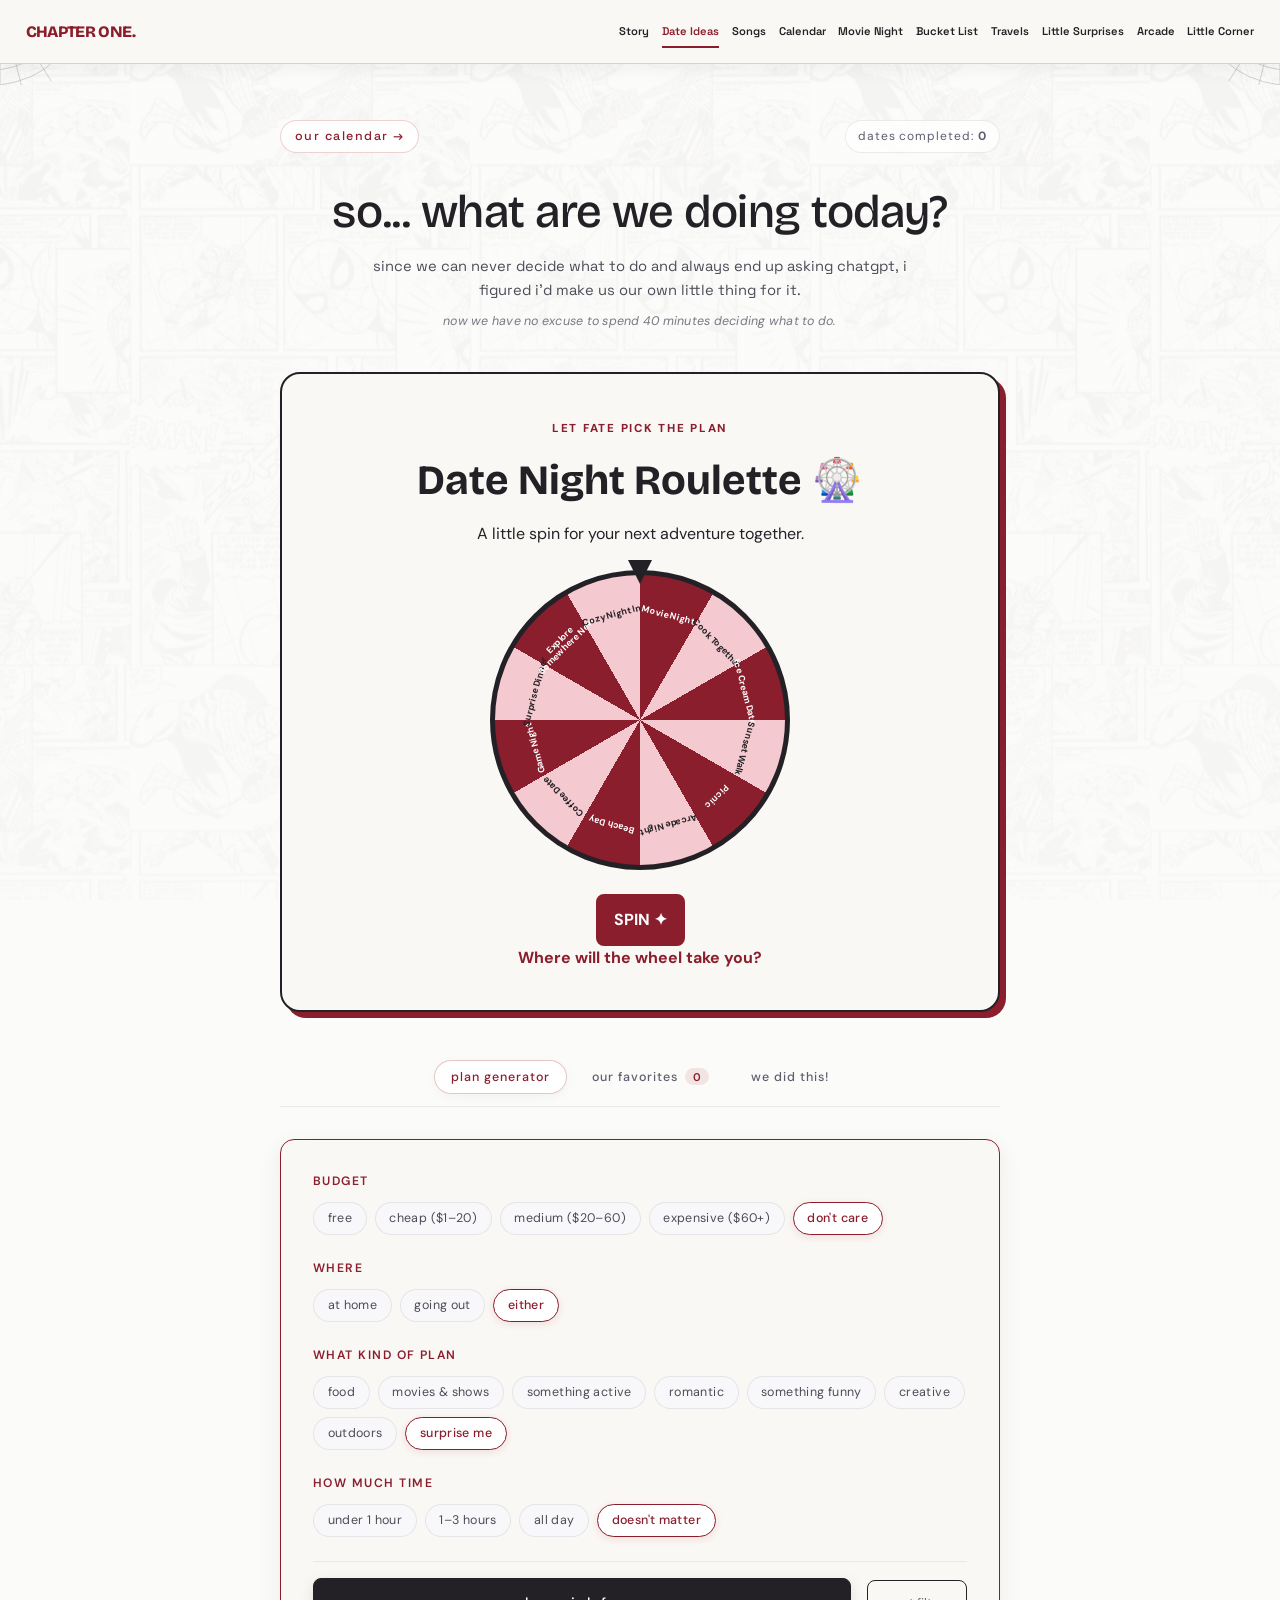
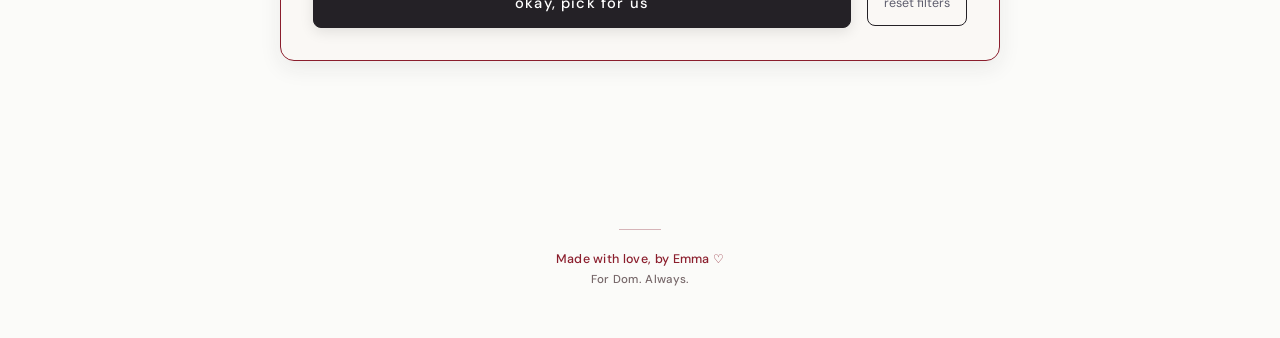
==== commit e09c80e1: "Save Chapter One progress" ====
--- a/date-ideas.html
+++ b/date-ideas.html
@@ -6,6 +6,7 @@
   <title>so... what are we doing today?</title>
   <link rel="stylesheet" href="style.css">
   <link rel="stylesheet" href="date-ideas.css">
+  <link rel="stylesheet" href="surprises-extra.css">
   <link rel="preconnect" href="https://fonts.googleapis.com">
   <link rel="preconnect" href="https://fonts.gstatic.com" crossorigin>
   <link href="https://fonts.googleapis.com/css2?family=Bricolage+Grotesque:wght@400;500;600;700;800&family=DM+Sans:ital,wght@0,400;0,500;0,600;0,700;1,400&family=Space+Grotesk:wght@400;500;600;700&display=swap" rel="stylesheet">
@@ -84,6 +85,12 @@
       </p>
     </header>
 
+    <section class="roulette-panel" aria-labelledby="roulette-title">
+      <div><span class="extra-kicker">LET FATE PICK THE PLAN</span><h2 id="roulette-title">Date Night Roulette 🎡</h2><p>A little spin for your next adventure together.</p></div>
+      <div class="wheel-wrap"><div class="wheel-pointer" aria-hidden="true"></div><div id="date-wheel" class="date-wheel" role="img" aria-label="Wheel with twelve date ideas"></div></div>
+      <button class="extra-button" id="spin-wheel" type="button">SPIN ✦</button><p id="wheel-result" class="wheel-result" aria-live="polite">Where will the wheel take you?</p>
+    </section>
+
     <!-- Sub Navigation Tabs -->
     <div class="sub-tabs-bar" role="tablist">
       <button type="button" class="sub-tab-btn active" data-target="view-generator">
@@ -268,5 +275,8 @@
   </div>
 
   <script src="date-ideas.js"></script>
+  <script src="roulette.js" defer></script>
+
+  <footer class="site-signature"><p>Made with love, by Emma ♡</p><p>For Dom. Always.</p></footer>
 </body>
 </html>
--- a/style.css
+++ b/style.css
@@ -1105,3 +1105,34 @@
 @media (prefers-reduced-motion: reduce) {
   .home-page .story-slide.active .slide-text-col, .home-page .story-slide.active .slide-photos-col { animation: none; }
 }
+
+/* Shared finishing touches: keep each page's own layout and character. */
+.site-signature {
+  position: relative;
+  padding: 2.5rem 1.25rem 3rem;
+  color: #8b1e2d;
+  text-align: center;
+  font: 500 .78rem/1.7 'DM Sans', sans-serif;
+  letter-spacing: .025em;
+}
+.site-signature::before { content: ''; display: block; width: 42px; height: 1px; margin: 0 auto 1.2rem; background: #d6b4b8; }
+.site-signature p { margin: 0; }
+.site-signature p + p { color: #77686a; font-size: .72rem; }
+:where(a, button, input, select, textarea, summary, [tabindex]):focus-visible {
+  outline: 3px solid #bd6977;
+  outline-offset: 3px;
+}
+:where(button, a) { -webkit-tap-highlight-color: rgba(139, 30, 45, .15); }
+.site-menu-toggle { transition: background-color .2s, border-color .2s; }
+.site-menu-toggle:hover { background: #f7e9e9; border-color: #8b1e2d; }
+@media (max-width: 1100px) {
+  .site-menu a { display: flex; align-items: center; min-height: 44px; padding: .65rem .25rem; }
+  .site-menu { overscroll-behavior: contain; }
+}
+@media (prefers-reduced-motion: no-preference) {
+  body > main:not(.scrapbook-section), .home-page > .hero { animation: chapter-entrance .35s ease-out both; }
+  @keyframes chapter-entrance { from { opacity: 0; } to { opacity: 1; } }
+}
+@media (prefers-reduced-motion: reduce) {
+  *, *::before, *::after { scroll-behavior: auto !important; animation-duration: .01ms !important; animation-iteration-count: 1 !important; transition-duration: .01ms !important; }
+}
--- a/surprises-extra.css
+++ b/surprises-extra.css
@@ -0,0 +1,33 @@
+.new-surprises { margin-bottom: 2rem; }
+.surprise-link { color: inherit; text-decoration: none; display: block; transition: transform .2s, box-shadow .2s; }
+.surprise-link:hover { transform: translateY(-5px); }
+.extra-page { width: min(1120px, calc(100% - 32px)); margin: 3rem auto 6rem; position: relative; color: #242126; font-family: 'DM Sans', sans-serif; }
+.extra-page h1,.extra-page h2,.extra-page h3,.roulette-panel h2 { font-family: 'Bricolage Grotesque', sans-serif; }
+.extra-back { color: #8b1e2d; font-weight: 700; }
+.extra-header { text-align: center; padding: 3rem 0; }
+.extra-header h1 { font-size: clamp(2.5rem, 8vw, 5rem); margin: .3rem 0; }
+.extra-kicker { color: #8b1e2d; font-size: .72rem; font-weight: 800; letter-spacing: .15em; }
+.extra-jump { display: flex; justify-content: center; flex-wrap: wrap; gap: .6rem; margin-top: 1.5rem; }
+.extra-jump a { color: #8b1e2d; background: #fff; border: 1px solid #8b1e2d; border-radius: 50px; padding: .6rem 1rem; text-decoration: none; font-weight: 700; }
+.extra-panel,.roulette-panel { background: #faf8f5; border: 2px solid #242126; border-radius: 20px; box-shadow: 6px 6px 0 #8b1e2d; padding: clamp(1.1rem, 4vw, 2.5rem); margin-bottom: 3rem; scroll-margin-top: 1rem; }
+.extra-panel h2,.roulette-panel h2 { font-size: clamp(1.7rem, 4vw, 2.6rem); margin: .5rem 0; }
+.extra-panel p,.roulette-panel p { line-height: 1.5; }
+.extra-actions { display: flex; flex-wrap: wrap; gap: .5rem; margin: 1rem 0; }
+.extra-actions button,.extra-button,.coupon button { border: 2px solid #8b1e2d; background: #8b1e2d; color: white; padding: .7rem 1rem; border-radius: 8px; font: inherit; font-weight: 700; cursor: pointer; min-height: 44px; }
+.extra-actions button:hover,.extra-button:hover,.coupon button:hover { background: #61121e; }
+.extra-page :focus-visible,.roulette-panel :focus-visible,.surprise-link:focus-visible { outline: 3px solid #df8494; outline-offset: 3px; }
+.crossword-layout { display: grid; grid-template-columns: minmax(0, 1.2fr) minmax(220px,1fr); gap: 2rem; margin-top: 1.5rem; }
+.crossword-grid { display: grid; grid-template-columns: repeat(18,minmax(0,1fr)); width: 100%; max-width: 600px; background: #242126; border: 2px solid #242126; gap: 1px; }
+.cross-cell { position: relative; aspect-ratio: 1; min-width: 0; background: white; }
+.cross-cell.empty { background: #242126; }
+.cross-cell span { position: absolute; top: 0; left: 1px; z-index: 1; font-size: clamp(6px, 1vw, 10px); line-height: 1; pointer-events: none; }
+.cross-cell input { display: block; width: 100%; height: 100%; border: 0; border-radius: 0; padding: 15% 0 0; text-align: center; text-transform: uppercase; font: 700 clamp(10px, 2vw, 18px) 'DM Sans',sans-serif; color: #242126; background: white; }
+.cross-cell input.active-word { background: #f8dce1; }.cross-cell input:focus { background: #efafba; outline: 2px solid #8b1e2d; outline-offset: -2px; }.cross-cell input.incorrect { color: #b00020; background: #ffe6ae; }
+.clues { display: grid; grid-template-columns: 1fr 1fr; gap: 1rem; }.clues h3 { margin: 0 0 .5rem; }.clues ol { padding: 0; margin: 0; list-style: none; }.clue-button { border: 0; background: none; text-align: left; padding: .35rem; font: inherit; cursor: pointer; line-height: 1.35; }.active-clue { color: #8b1e2d; font-weight: 700; background: #f8dce1; }
+.extra-status { min-height: 1.5em; font-weight: 700; color: #8b1e2d; }
+.chaos-panel { background: #fff1f3; }.chaos-choices { display: grid; grid-template-columns: 1fr auto 1fr; align-items: center; gap: 1rem; }.chaos-choices button { min-height: 140px; border: 2px solid #242126; border-radius: 14px; padding: 1rem; background: #f4c9cf; font: 700 clamp(1rem,2.5vw,1.35rem) 'Bricolage Grotesque',sans-serif; cursor: pointer; box-shadow: 4px 4px 0 #242126; }.chaos-choices button:last-child { background: #f8e7b8; }.chaos-choices button:hover { transform: translateY(-3px); }.chaos-choices[hidden] { display: none; }
+.storage-note { font-size: .9rem; }.coupon-grid { display: grid; grid-template-columns: repeat(3,minmax(0,1fr)); gap: 1rem; margin-top: 1.5rem; }.coupon { border: 2px dashed #8b1e2d; border-radius: 15px; padding: 1.25rem; background: #fff; display: flex; flex-direction: column; align-items: flex-start; }.coupon:nth-child(3n+2) { background: #fff0f2; }.coupon h3 { margin: .7rem 0 0; }.coupon p { margin: .5rem 0; }.coupon .coupon-state { margin-top: auto; padding: .7rem 0; color: #8b1e2d; font-weight: 700; font-size: .9rem; }.coupon.redeemed { background: #f1ece8; }.coupon.redeemed button { background: white; color: #8b1e2d; }
+.roulette-panel { text-align: center; margin: 2rem 0 3rem; }.wheel-wrap { position: relative; width: min(300px, 80vw); aspect-ratio: 1; margin: 1.5rem auto; }.wheel-pointer { position: absolute; z-index: 2; top: -10px; left: 50%; transform: translateX(-50%); width: 0; height: 0; border-left: 12px solid transparent; border-right: 12px solid transparent; border-top: 24px solid #242126; }.date-wheel { width: 100%; height: 100%; border: 5px solid #242126; border-radius: 50%; position: relative; transition-property: transform; transition-timing-function: cubic-bezier(.12,.7,.12,1); }.wheel-label { position: absolute; left: 50%; top: 50%; transform-origin: center; width: 76px; text-align: center; font: 700 9px/1.05 'DM Sans',sans-serif; color: #242126; }.wheel-label:nth-child(odd) { color: white; }.wheel-result { font-weight: 700; color: #8b1e2d; min-height: 1.5em; }
+@media(max-width:700px) { .crossword-layout { grid-template-columns: 1fr; }.coupon-grid { grid-template-columns: repeat(2,minmax(0,1fr)); }.clues { gap: .4rem; }.clue-button { font-size: .9rem; } }
+@media(max-width:430px) { .coupon-grid { grid-template-columns: 1fr; }.chaos-choices { grid-template-columns: 1fr; text-align: center; }.chaos-choices button { min-height: 95px; }.wheel-label { font-size: 8px; } }
+@media(prefers-reduced-motion:reduce) { .surprise-link,.chaos-choices button { transition: none; }.date-wheel { transition-duration: 0s !important; } }
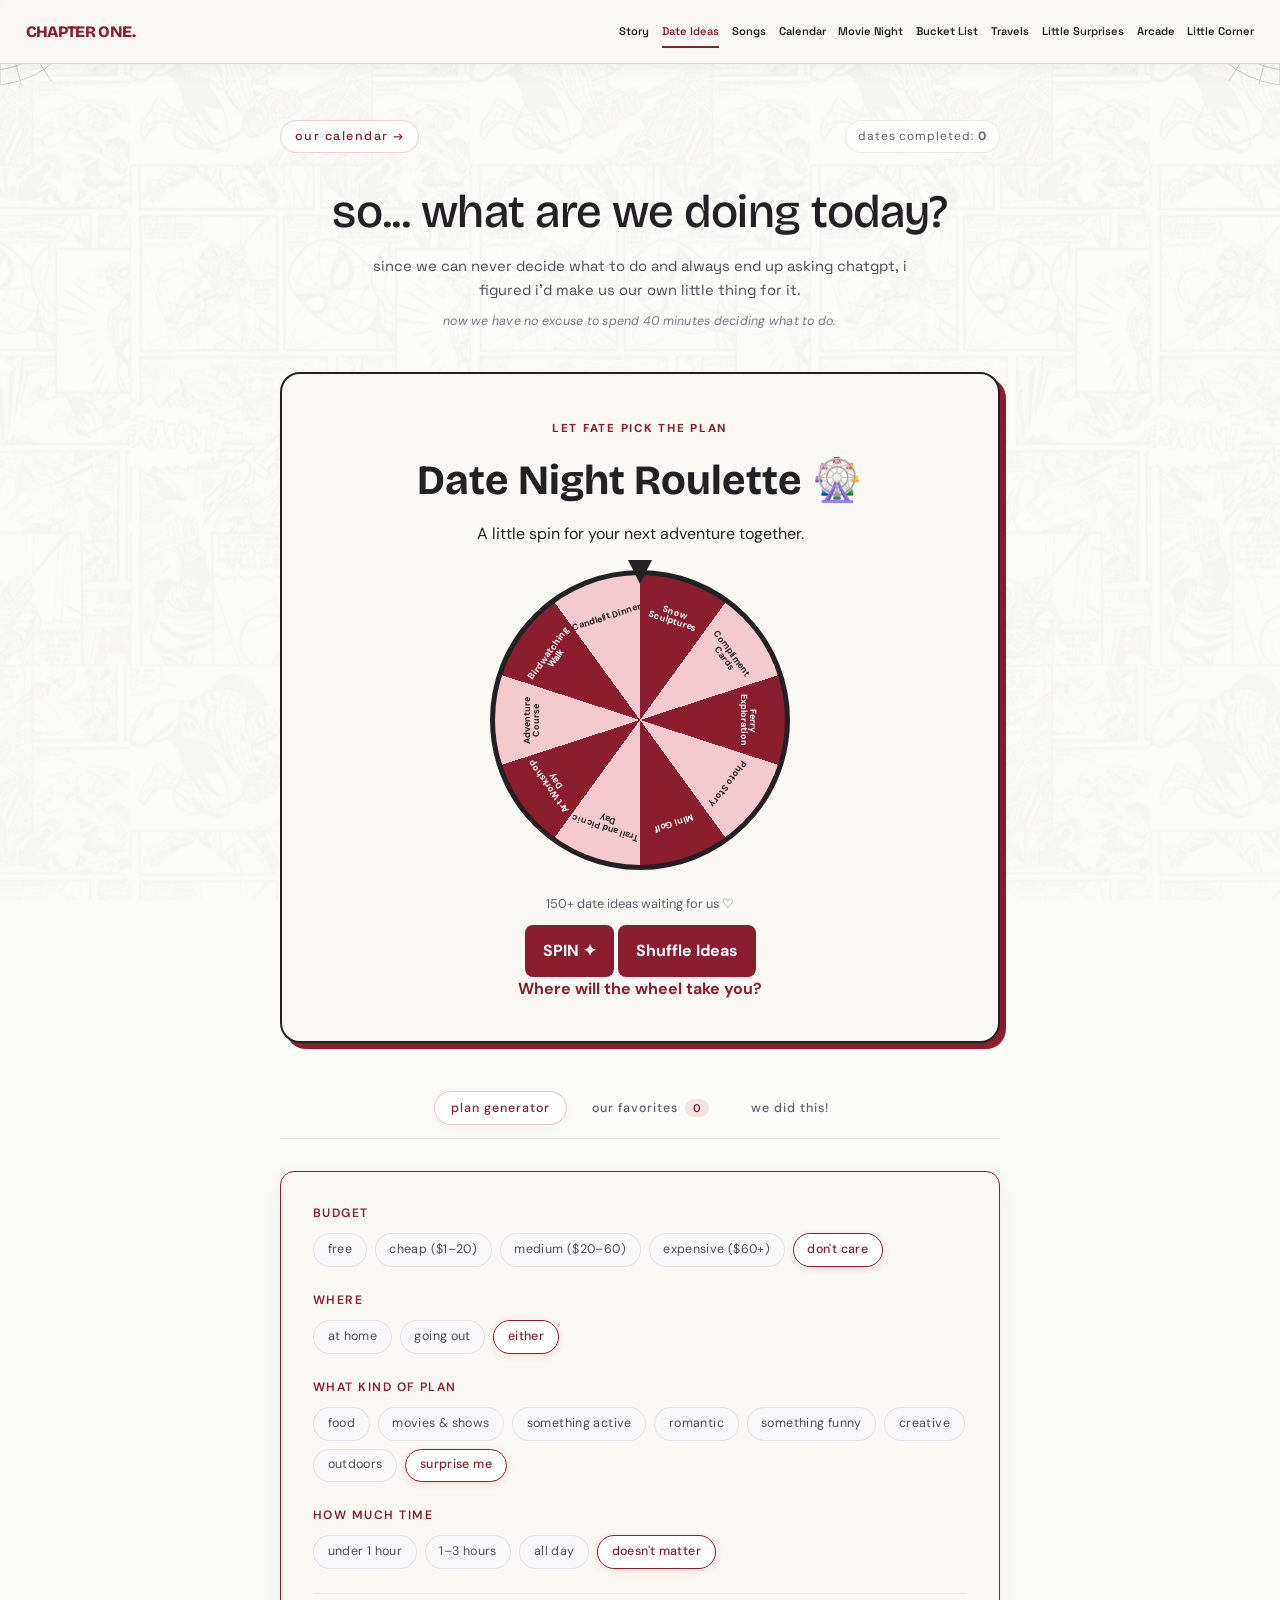
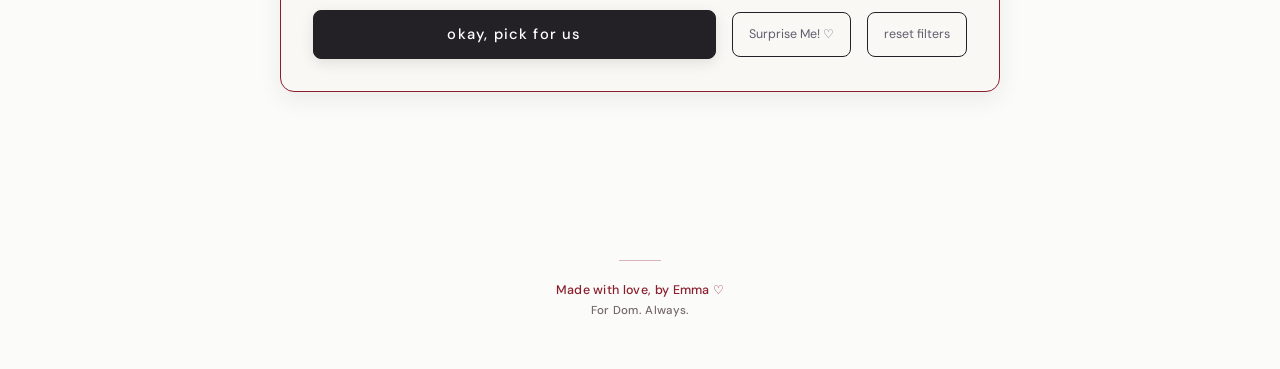
==== commit 4c8f87ff: "Expand Date Ideas roulette and generator" ====
--- a/date-ideas.html
+++ b/date-ideas.html
@@ -88,7 +88,8 @@
     <section class="roulette-panel" aria-labelledby="roulette-title">
       <div><span class="extra-kicker">LET FATE PICK THE PLAN</span><h2 id="roulette-title">Date Night Roulette 🎡</h2><p>A little spin for your next adventure together.</p></div>
       <div class="wheel-wrap"><div class="wheel-pointer" aria-hidden="true"></div><div id="date-wheel" class="date-wheel" role="img" aria-label="Wheel with twelve date ideas"></div></div>
-      <button class="extra-button" id="spin-wheel" type="button">SPIN ✦</button><p id="wheel-result" class="wheel-result" aria-live="polite">Where will the wheel take you?</p>
+      <p class="wheel-pool-note">150+ date ideas waiting for us ♡</p>
+      <button class="extra-button" id="spin-wheel" type="button">SPIN ✦</button> <button class="extra-button" id="shuffle-wheel" type="button">Shuffle Ideas</button><p id="wheel-result" class="wheel-result" aria-live="polite">Where will the wheel take you?</p>
     </section>
 
     <!-- Sub Navigation Tabs -->
@@ -221,6 +222,7 @@
           <button type="button" class="btn-main-pick" id="btn-pick-idea">
             okay, pick for us
           </button>
+          <button type="button" class="btn-reset-filters" id="btn-surprise">Surprise Me! ♡</button>
           <button type="button" class="btn-reset-filters" id="btn-reset-filters">
             reset filters
           </button>
@@ -230,6 +232,7 @@
       <!-- Generated Result Card (Hidden until generated) -->
       <div id="date-result-card" class="result-card hidden">
         <div class="result-header-tags">
+          <span class="meta-tag hidden" id="idea-surprise">surprise selection ♡</span>
           <span class="meta-tag" id="idea-budget">free</span>
           <span class="meta-tag" id="idea-location">at home</span>
           <span class="meta-tag" id="idea-duration">1–3 hours</span>
--- a/date-ideas.css
+++ b/date-ideas.css
@@ -509,3 +509,11 @@
     justify-content: center;
   }
 }
+
+/* Keep the wheel labels inside the wheel as it scales down. */
+.date-wheel { --wheel-label-radius: min(108px, 28vw); }
+.wheel-label { width: min(76px, 20vw); overflow-wrap: anywhere; }
+.wheel-pool-note { font-size: 0.8rem; color: var(--text-muted); margin: 0 0 0.75rem; }
+@media (max-width: 600px) {
+  #btn-surprise { width: 100%; text-align: center; }
+}
